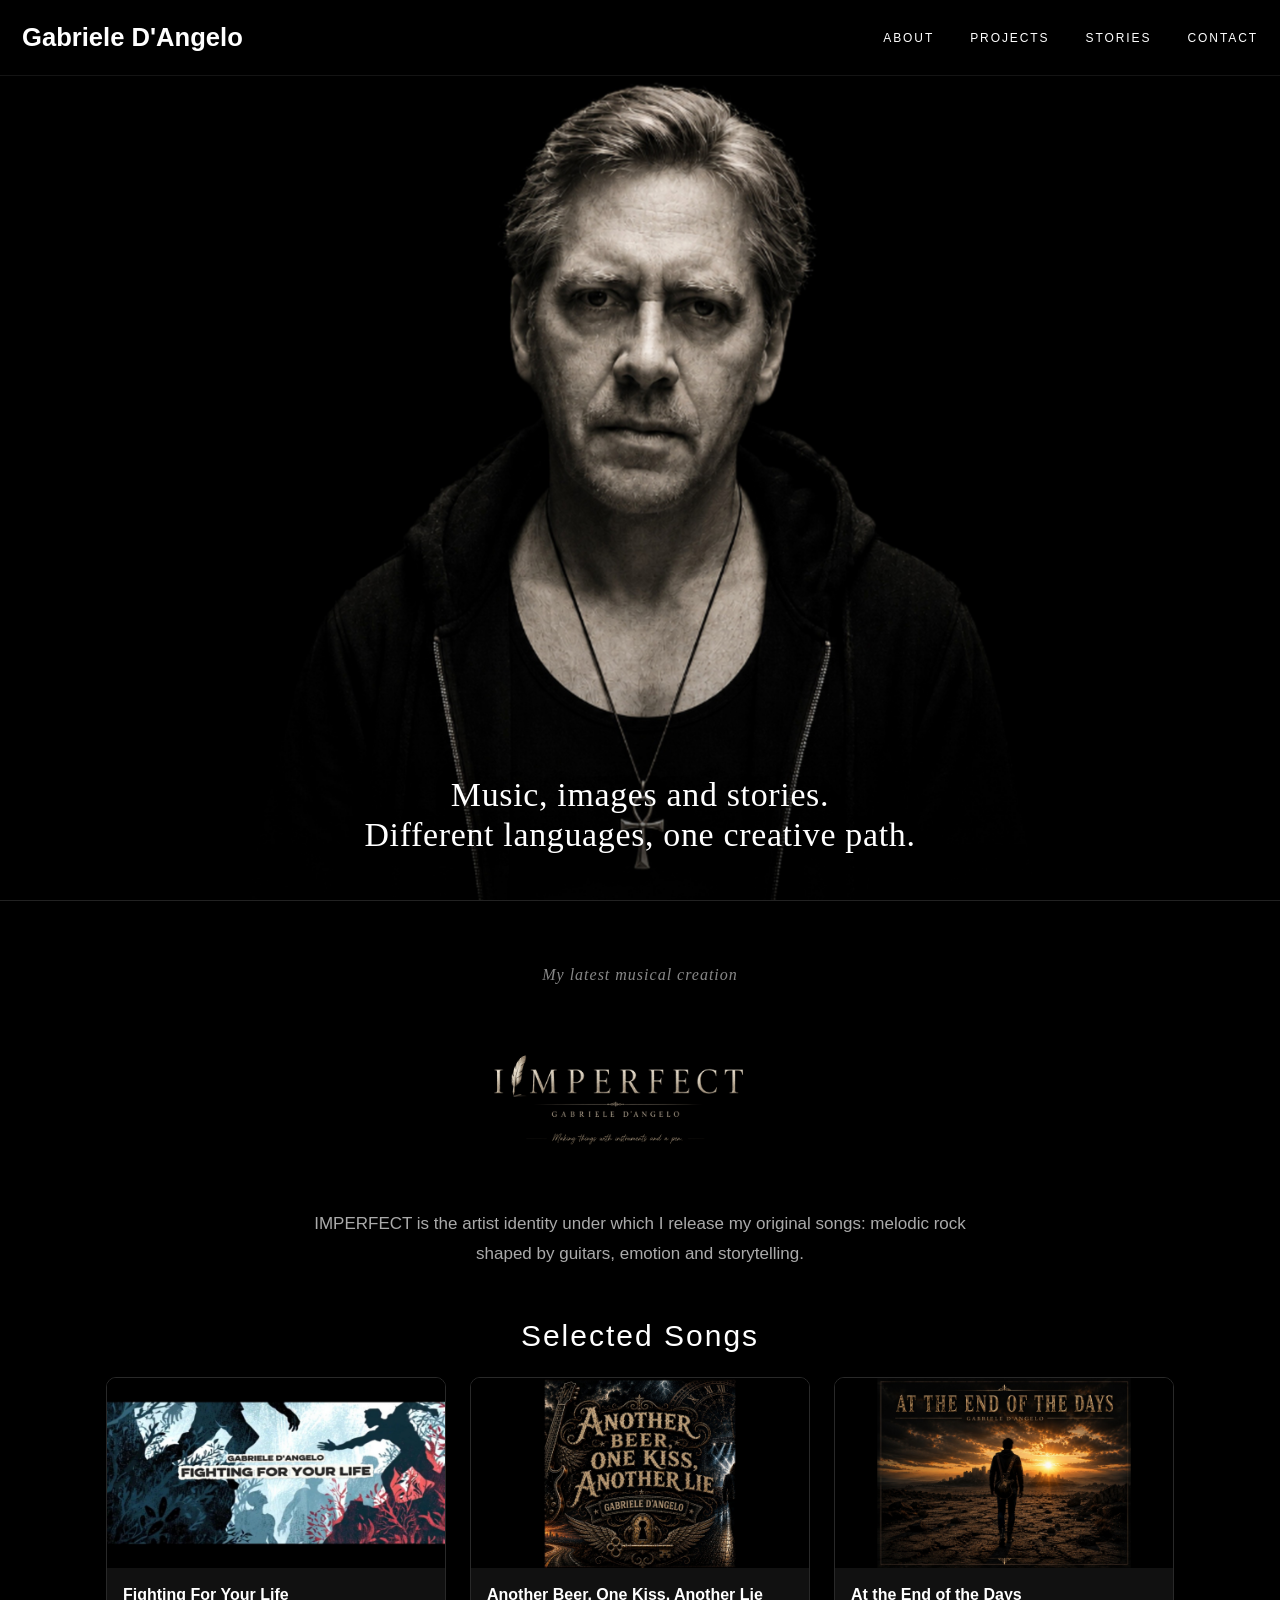
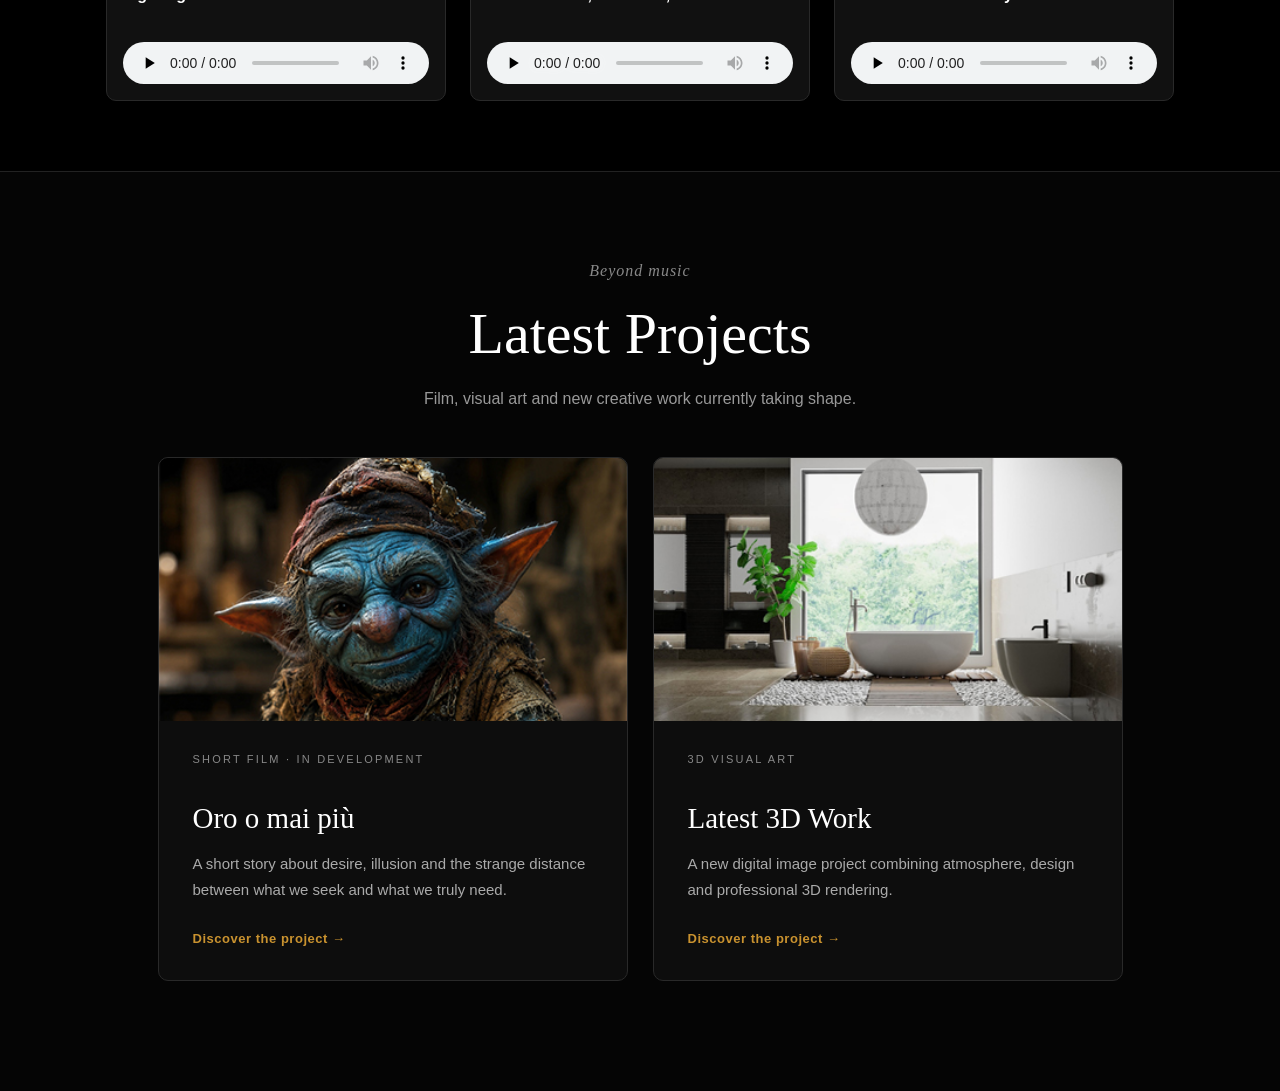
==== index.html @ f1315935 "Save current site and project status" ====
<!doctype html>
<html lang="en">

<head>
  <meta charset="utf-8">

  <meta
    name="viewport"
    content="width=device-width, initial-scale=1"
  >

  <meta
    name="description"
    content="Official website of Gabriele D'Angelo: music, 3D visual art, acting and creative projects."
  >

  <link rel="stylesheet" href="style.css">

  <title>Gabriele D'Angelo</title>
</head>

<body>

  <header class="site-header">

    <a class="brand" href="index.html">
      Gabriele D'Angelo
    </a>

    <nav class="site-nav">
      <a href="about.html">About</a>
      <a href="projects.html">Projects</a>
      <a href="stories.html">Stories</a>
      <a href="contact.html">Contact</a>
    </nav>

  </header>

  <main>

    <section class="hero">

      <div
        class="hero-bg"
        role="img"
        aria-label="Gabriele D'Angelo"
      ></div>

      <div class="hero-copy">

        <h1>
          Music, images and stories.<br>
          Different languages, one creative path.
        </h1>

      </div>

    </section>

    <section
      class="featured-songs music-project"
      aria-label="IMPERFECT music project"
    >

      <div class="music-project-intro">

        <p class="section-eyebrow">
          My latest musical creation
        </p>

        <img
          class="imperfect-logo"
          src="assets/imperfect-logo.png"
          alt="IMPERFECT artist logo"
        >

        <p class="section-intro">
          IMPERFECT is the artist identity under which I release
          my original songs: melodic rock shaped by guitars,
          emotion and storytelling.
        </p>

      </div>

      <h2 class="songs-heading">
        Selected Songs
      </h2>

      <div class="song-grid">

        <article class="song-card">

          <img
            src="assets/songs/fighting-for-your-life.jpg"
            alt="Fighting For Your Life cover"
          >

          <div class="song-info">

            <h3>Fighting For Your Life</h3>

            <audio controls preload="none">

              <source
                src="assets/songs/fighting-for-your-life.mp3"
                type="audio/mpeg"
              >

            </audio>

          </div>

        </article>

        <article class="song-card">

          <img
            src="assets/songs/another-beer-one-kiss-another-lie.jpg"
            alt="Another Beer, One Kiss, Another Lie cover"
          >

          <div class="song-info">

            <h3>
              Another Beer, One Kiss, Another Lie
            </h3>

            <audio controls preload="none">

              <source
                src="assets/songs/another-beer-one-kiss-another-lie.mp3"
                type="audio/mpeg"
              >

            </audio>

          </div>

        </article>

        <article class="song-card">

          <img
            src="assets/songs/at-the-end-of-the-days.jpg"
            alt="At the End of the Days cover"
          >

          <div class="song-info">

            <h3>At the End of the Days</h3>

            <audio controls preload="none">

              <source
                src="assets/songs/at-the-end-of-the-days.mp3"
                type="audio/mpeg"
              >

            </audio>

          </div>

        </article>

      </div>

    </section>

    <section
      class="latest-projects"
      aria-labelledby="latest-projects-title"
    >

      <div class="projects-heading">

        <p class="section-eyebrow">
          Beyond music
        </p>

        <h2 id="latest-projects-title">
          Latest Projects
        </h2>

        <p>
          Film, visual art and new creative work currently
          taking shape.
        </p>

      </div>

      <div class="project-grid">

        <a
          class="project-card"
          href="oro-o-mai-piu.html"
          aria-label="Discover the short film Oro o mai più"
        >

          <img
            class="project-image"
            src="assets/projects/pircante.jpg"
            alt="The pircante, protagonist of Oro o mai più"
          >

          <div class="project-card-content">

            <span class="project-type">
              Short film · In development
            </span>

            <h3>Oro o mai più</h3>

            <p>
              A short story about desire, illusion and the strange
              distance between what we seek and what we truly need.
            </p>

            <span class="project-link">
              Discover the project →
            </span>

          </div>

        </a>

        <a
          class="project-card"
          href="3d-visual-art.html"
          aria-label="Discover the latest 3D visual art project"
        >

          <img
            class="project-image"
            src="assets/projects/3d.jpg"
            alt="Contemporary bathroom created as a 3D rendering"
          >

          <div class="project-card-content">

            <span class="project-type">
              3D Visual Art
            </span>

            <h3>Latest 3D Work</h3>

            <p>
              A new digital image project combining atmosphere,
              design and professional 3D rendering.
            </p>

            <span class="project-link">
              Discover the project →
            </span>

          </div>

        </a>

      </div>

    </section>

  </main>

  <script>
    const audioPlayers = document.querySelectorAll("audio");

    audioPlayers.forEach((player) => {
      player.addEventListener("play", () => {
        audioPlayers.forEach((otherPlayer) => {
          if (otherPlayer !== player) {
            otherPlayer.pause();
          }
        });
      });
    });
  </script>

</body>

</html>
---- style.css ----
:root {
  --bg: #000;
  --text: #f4f4f4;
  --muted: #a7a7a7;
  --gold: #c9922f;
  --line: #232323;
}

* {
  box-sizing: border-box;
}

html,
body {
  min-height: 100%;
  margin: 0;
  background: var(--bg);
  color: var(--text);
  font-family: Arial, Helvetica, sans-serif;
}

body {
  overflow-x: hidden;
}

a {
  color: inherit;
}


/* HEADER */

.site-header {
  position: fixed;
  top: 0;
  right: 0;
  left: 0;
  z-index: 20;
  height: 76px;
  display: flex;
  align-items: center;
  justify-content: space-between;
  padding: 0 22px;
  background: rgba(0, 0, 0, 0.88);
  backdrop-filter: blur(10px);
  border-bottom: 1px solid rgba(255, 255, 255, 0.08);
}

.brand {
  color: #fff;
  font-size: clamp(1.25rem, 2vw, 1.95rem);
  font-weight: 700;
  text-decoration: none;
}

.site-nav {
  display: flex;
  gap: 36px;
}

.site-nav a {
  color: #fff;
  font-size: 0.75rem;
  letter-spacing: 0.16em;
  text-decoration: none;
  text-transform: uppercase;
}

.site-nav a:hover,
.site-nav a:focus-visible {
  color: var(--gold);
}


/* HOME HERO */

.hero {
  position: relative;
  min-height: 100vh;
  overflow: hidden;
  background: #000;
}

.hero-bg {
  position: absolute;
  inset: 76px 0 0;
  background:
    #000
    url("assets/hero-4k.jpg")
    center top / cover
    no-repeat;
  animation: heroZoom 20s ease-out forwards;
}

.hero-copy {
  position: absolute;
  bottom: 46px;
  left: 50%;
  width: min(900px, 88vw);
  text-align: center;
  transform: translateX(-50%);
  animation: fadeUp 0.8s ease-out 0.15s both;
}

.hero-copy h1 {
  margin: 0;
  color: #fff;
  font-family: Georgia, "Times New Roman", serif;
  font-size: clamp(1.55rem, 2.65vw, 3rem);
  font-weight: 400;
  line-height: 1.16;
  letter-spacing: 0.02em;
  text-shadow: 0 3px 16px rgba(0, 0, 0, 0.95);
}

@keyframes fadeUp {
  from {
    opacity: 0;
    transform: translate(-50%, 18px);
  }

  to {
    opacity: 1;
    transform: translate(-50%, 0);
  }
}

@keyframes heroZoom {
  from {
    transform: scale(1);
  }

  to {
    transform: scale(1.02);
  }
}


/* GENERIC INTERNAL PAGES */

.page {
  min-height: 100vh;
  padding: 150px 8vw 80px;
  background: #000;
}

.page-content {
  max-width: 1050px;
  margin: 0 auto;
}

.kicker {
  margin: 0 0 16px;
  color: var(--gold);
  font-size: 0.74rem;
  letter-spacing: 0.24em;
  text-transform: uppercase;
}

.page h1 {
  margin: 0 0 28px;
  font-family: Georgia, "Times New Roman", serif;
  font-size: clamp(3.5rem, 8vw, 7.5rem);
  font-weight: 400;
  line-height: 0.92;
}

.page p {
  max-width: 760px;
  color: var(--muted);
  font-size: 1.08rem;
  line-height: 1.8;
}

.cards {
  display: grid;
  grid-template-columns: repeat(3, 1fr);
  gap: 22px;
  margin-top: 48px;
}

.cards article {
  min-height: 230px;
  padding: 28px;
  background: #090909;
  border: 1px solid var(--line);
}

.cards h2 {
  margin: 0 0 12px;
  font-family: Georgia, "Times New Roman", serif;
  font-size: 2rem;
  font-weight: 400;
}

.email {
  color: var(--gold);
  font-size: clamp(1.4rem, 3vw, 2.3rem);
  text-decoration: none;
}

.email:hover {
  text-decoration: underline;
}


/* IMPERFECT AND FEATURED SONGS */

.featured-songs {
  padding: 65px 24px 70px;
  background: #000;
  border-top: 1px solid #222;
}

.music-project-intro {
  max-width: 760px;
  margin: 0 auto 50px;
  text-align: center;
}

.section-eyebrow {
  margin: 0 0 20px;
  color: #888;
  font-family: Georgia, "Times New Roman", serif;
  font-size: 16px;
  font-style: italic;
  letter-spacing: 1px;
}

.imperfect-logo {
  display: block;
  width: min(620px, 90vw);
  max-height: 180px;
  margin: 0 auto 25px;
  object-fit: contain;
  transform: translateX(-25px);
}

.section-intro {
  max-width: 660px;
  margin: 0 auto;
  color: #aaa;
  font-size: 17px;
  line-height: 1.75;
}

.featured-songs .songs-heading {
  margin: 0 0 24px;
  color: #fff;
  font-size: 30px;
  font-weight: 400;
  letter-spacing: 2px;
  text-align: center;
}

.song-grid {
  display: grid;
  grid-template-columns: repeat(3, minmax(0, 340px));
  justify-content: center;
  gap: 24px;
}

.song-card {
  overflow: hidden;
  background: #111;
  border: 1px solid #292929;
  border-radius: 10px;
}

.song-card img {
  display: block;
  width: 100%;
  aspect-ratio: 16 / 9;
  object-fit: contain;
  background: #000;
}

.song-info {
  padding: 16px;
}

.song-info h3 {
  min-height: 44px;
  margin: 0 0 14px;
  color: #fff;
  font-size: 16px;
  line-height: 1.35;
}

.song-card audio {
  display: block;
  width: 100%;
  height: 42px;
}


/* LATEST PROJECTS */

.latest-projects {
  padding: 90px 6vw 110px;
  background: #050505;
  color: #fff;
  border-top: 1px solid #222;
}

.projects-heading {
  max-width: 760px;
  margin: 0 auto 45px;
  text-align: center;
}

.projects-heading h2 {
  margin: 0 0 18px;
  font-family: Georgia, "Times New Roman", serif;
  font-size: clamp(38px, 5vw, 58px);
  font-weight: 400;
}

.projects-heading > p:last-child {
  margin: 0;
  color: #999;
  font-size: 16px;
  line-height: 1.7;
}

.project-grid {
  display: grid;
  grid-template-columns: repeat(2, minmax(0, 470px));
  justify-content: center;
  align-items: stretch;
  gap: 25px;
}

.project-card {
  display: flex;
  flex-direction: column;
  min-height: 100%;
  overflow: hidden;
  background: #0d0d0d;
  color: inherit;
  border: 1px solid #292929;
  border-radius: 10px;
  text-decoration: none;
  transition:
    transform 0.25s ease,
    border-color 0.25s ease,
    background-color 0.25s ease;
}

.project-card:hover {
  transform: translateY(-5px);
  background: #111;
  border-color: rgba(201, 146, 47, 0.75);
}

.project-card:focus-visible {
  outline: 2px solid var(--gold);
  outline-offset: 4px;
}

.project-image {
  display: block;
  width: 100%;
  aspect-ratio: 16 / 9;
  object-fit: cover;
  object-position: center;
  background: #090909;
  transition: transform 0.35s ease;
}

.project-card:hover .project-image {
  transform: scale(1.025);
}

.project-card-content {
  display: flex;
  flex: 1;
  flex-direction: column;
  padding: 30px 34px 34px;
}

.project-type {
  color: #888;
  font-size: 11px;
  letter-spacing: 2.2px;
  line-height: 1.5;
  text-transform: uppercase;
}

.project-card h3 {
  margin: 34px 0 16px;
  color: #fff;
  font-family: Georgia, "Times New Roman", serif;
  font-size: 29px;
  font-weight: 400;
  line-height: 1.15;
}

.project-card p {
  margin: 0 0 28px;
  color: #aaa;
  font-size: 15px;
  line-height: 1.75;
}

.project-link {
  display: inline-block;
  margin-top: auto;
  color: var(--gold);
  font-size: 13px;
  font-weight: 600;
  letter-spacing: 0.04em;
}

.project-card:hover .project-link {
  color: #e0ad51;
}


/* PROJECT DETAIL PAGE */

.project-detail-page {
  min-height: 100vh;
  padding: 140px 6vw 90px;
  background: #000;
  color: #fff;
}

.project-detail-hero {
  display: grid;
  grid-template-columns:
    minmax(0, 1.08fr)
    minmax(330px, 0.92fr);
  align-items: center;
  gap: 58px;
  max-width: 1180px;
  margin: 0 auto;
}

.project-detail-image-wrap {
  overflow: hidden;
  background: #080808;
  border: 1px solid #292929;
  border-radius: 12px;
}

.project-detail-image {
  display: block;
  width: 100%;
  aspect-ratio: 16 / 9;
  object-fit: cover;
  object-position: center;
}

.project-detail-intro {
  min-width: 0;
}

.project-detail-type {
  margin: 0 0 22px;
  color: var(--gold);
  font-size: 12px;
  letter-spacing: 2.5px;
  line-height: 1.5;
  text-transform: uppercase;
}

.project-detail-intro h1 {
  margin: 0 0 28px;
  color: #fff;
  font-family: Georgia, "Times New Roman", serif;
  font-size: clamp(3.6rem, 6.5vw, 6.6rem);
  font-weight: 400;
  line-height: 0.92;
  text-wrap: balance;
}

.project-detail-lead {
  margin: 0 0 25px;
  color: #fff;
  font-family: Georgia, "Times New Roman", serif;
  font-size: clamp(1.25rem, 2vw, 1.6rem);
  line-height: 1.45;
}

.project-detail-intro > p:last-child {
  margin: 0;
  color: #aaa;
  font-size: 16px;
  line-height: 1.8;
}

.project-detail-content {
  display: grid;
  grid-template-columns: repeat(3, 1fr);
  gap: 1px;
  max-width: 1180px;
  margin: 85px auto 0;
  background: #292929;
  border: 1px solid #292929;
}

.project-detail-section {
  min-height: 360px;
  padding: 36px;
  background: #090909;
}

.project-section-number {
  margin: 0 0 40px;
  color: #777;
  font-size: 12px;
  letter-spacing: 3px;
}

.project-detail-section h2 {
  margin: 0 0 22px;
  color: #fff;
  font-family: Georgia, "Times New Roman", serif;
  font-size: 29px;
  font-weight: 400;
}

.project-detail-section p {
  margin: 0 0 18px;
  color: #aaa;
  font-size: 15px;
  line-height: 1.78;
}

.project-detail-section em {
  color: #ddd;
}

.project-status {
  display: inline-block;
  margin-top: 12px;
  padding: 9px 13px;
  color: var(--gold) !important;
  font-size: 11px !important;
  font-weight: 600;
  letter-spacing: 2px;
  text-transform: uppercase;
  border: 1px solid rgba(201, 146, 47, 0.55);
  border-radius: 999px;
}

.project-back {
  max-width: 1180px;
  margin: 48px auto 0;
}

.project-back a {
  color: #999;
  font-size: 14px;
  text-decoration: none;
  transition: color 0.2s ease;
}

.project-back a:hover,
.project-back a:focus-visible {
  color: var(--gold);
}


/* ABOUT PAGE */

.about-page {
  min-height: 100vh;
  padding: 150px 6vw 90px;
  background: #000;
  color: #fff;
}

.about-hero {
  display: grid;
  grid-template-columns:
    minmax(300px, 390px)
    minmax(0, 690px);
  align-items: center;
  gap: 55px;
  max-width: 1180px;
  margin: 0 auto;
}

.about-photo-wrap {
  overflow: hidden;
  aspect-ratio: 4 / 5;
  background: #090909;
  border: 1px solid #292929;
}

.about-photo {
  display: block;
  width: 100%;
  height: 100%;
  object-fit: cover;
  object-position: center top;
  filter: grayscale(100%);
}

.about-copy {
  min-width: 0;
}

.about-copy .about-title {
  margin: 0 0 24px;
  color: #9a9a9a;
  font-family: Georgia, "Times New Roman", serif;
  font-size: 18px;
  font-weight: 400;
  font-style: italic;
  line-height: 1.2;
  letter-spacing: 1px;
  text-transform: none;
  white-space: normal;
}

.about-lead {
  margin: 0 0 28px;
  color: #fff;
  font-size: 20px;
  line-height: 1.5;
}

.about-copy p {
  max-width: 690px;
  text-wrap: pretty;
}

.about-copy p:not(.about-lead) {
  margin: 0 0 18px;
  color: #b8b8b8;
  font-size: 17px;
  line-height: 1.72;
}

.about-disciplines {
  display: grid;
  grid-template-columns: repeat(3, 1fr);
  gap: 1px;
  max-width: 1120px;
  margin: 90px auto 0;
  background: #292929;
  border: 1px solid #292929;
}

.discipline {
  min-height: 230px;
  padding: 35px;
  background: #090909;
}

.discipline span {
  color: #777;
  font-size: 12px;
  letter-spacing: 3px;
}

.discipline h2 {
  margin: 45px 0 14px;
  font-size: 23px;
  font-weight: 500;
}

.discipline p {
  margin: 0;
  color: #999;
  font-size: 15px;
  line-height: 1.7;
}

.about-signoff {
  max-width: 1120px;
  margin: 55px auto 0;
  color: #888;
  font-family: Georgia, "Times New Roman", serif;
  font-size: 25px;
  font-style: italic;
  text-align: right;
}


/* TABLET */

@media (max-width: 1050px) {
  .song-grid {
    grid-template-columns: repeat(2, minmax(0, 340px));
  }

  .project-detail-hero {
    gap: 38px;
  }

  .project-detail-content {
    grid-template-columns: 1fr;
    gap: 1px;
  }

  .project-detail-section {
    min-height: auto;
  }
}


/* MOBILE */

@media (max-width: 800px) {
  .site-header {
    min-height: 102px;
    height: auto;
    align-items: flex-start;
    flex-direction: column;
    gap: 16px;
    padding: 18px 20px;
  }

  .site-nav {
    width: 100%;
    gap: 16px;
    flex-wrap: wrap;
  }

  .site-nav a {
    font-size: 0.66rem;
  }

  .hero-bg {
    inset: 102px 0 0;
    background-position: center top;
    background-size: contain;
  }

  .hero-copy {
    bottom: 28px;
  }

  .hero-copy h1 {
    font-size: 1.2rem;
  }

  .page {
    padding-top: 160px;
  }

  .cards {
    grid-template-columns: 1fr;
  }

  .music-project-intro {
    margin-bottom: 38px;
  }

  .imperfect-logo {
    width: min(400px, 90vw);
    max-height: 150px;
    transform: translateX(-12px);
  }

  .section-intro {
    font-size: 16px;
  }

  .latest-projects {
    padding: 65px 20px 75px;
  }

  .project-grid {
    grid-template-columns: 1fr;
  }

  .project-card-content {
    padding: 26px;
  }

  .project-card h3 {
    margin-top: 28px;
    font-size: 26px;
  }

  .project-detail-page {
    padding: 140px 20px 65px;
  }

  .project-detail-hero {
    grid-template-columns: 1fr;
    gap: 35px;
  }

  .project-detail-intro h1 {
    font-size: clamp(3.2rem, 15vw, 5rem);
  }

  .project-detail-content {
    margin-top: 55px;
  }

  .project-detail-section {
    padding: 30px;
  }

  .project-section-number {
    margin-bottom: 25px;
  }

  .about-page {
    padding: 125px 20px 60px;
  }

  .about-hero {
    grid-template-columns: 1fr;
    gap: 35px;
  }

  .about-photo-wrap {
    width: 100%;
    max-width: 420px;
    margin: 0 auto;
  }

  .about-copy .about-title {
    margin-bottom: 20px;
    font-size: 17px;
  }

  .about-disciplines {
    grid-template-columns: 1fr;
    margin-top: 60px;
  }

  .discipline {
    min-height: auto;
  }

  .discipline h2 {
    margin-top: 25px;
  }
}


/* SMALL MOBILE */

@media (max-width: 650px) {
  .featured-songs {
    padding: 40px 16px 50px;
  }

  .featured-songs .songs-heading {
    margin-bottom: 18px;
    font-size: 26px;
  }

  .song-grid {
    grid-template-columns: minmax(0, 340px);
    gap: 20px;
  }
}

/* PROJECTS JOURNAL PAGE */

.projects-journal-page {
  min-height: 100vh;
  padding: 145px 6vw 100px;
  background: #000;
  color: #fff;
}

.projects-journal-header {
  max-width: 1180px;
  margin: 0 auto 58px;
}

.projects-journal-kicker {
  margin: 0 0 18px;
  color: var(--gold);
  font-size: 12px;
  letter-spacing: 2.6px;
  text-transform: uppercase;
}

.projects-journal-header h1 {
  margin: 0 0 22px;
  font-family: Georgia, "Times New Roman", serif;
  font-size: clamp(4rem, 8vw, 7.4rem);
  font-weight: 400;
  line-height: 0.92;
}

.projects-journal-intro {
  max-width: 720px;
  margin: 0;
  color: #a7a7a7;
  font-size: 18px;
  line-height: 1.75;
}

.projects-journal-list {
  display: grid;
  gap: 26px;
  max-width: 1180px;
  margin: 0 auto;
}

.journal-entry {
  display: grid;
  grid-template-columns: minmax(300px, 0.9fr) minmax(0, 1.1fr);
  min-height: 330px;
  overflow: hidden;
  background: #0b0b0b;
  color: inherit;
  border: 1px solid #292929;
  border-radius: 12px;
  text-decoration: none;
  transition:
    transform 0.25s ease,
    border-color 0.25s ease,
    background-color 0.25s ease;
}

.journal-entry:hover {
  transform: translateY(-4px);
  background: #101010;
  border-color: rgba(201, 146, 47, 0.7);
}

.journal-entry:focus-visible {
  outline: 2px solid var(--gold);
  outline-offset: 4px;
}

.journal-entry-visual {
  position: relative;
  min-height: 330px;
  overflow: hidden;
  background: #080808;
}

.journal-entry-visual img {
  display: block;
  width: 100%;
  height: 100%;
  min-height: 330px;
  object-fit: cover;
  object-position: center;
  transition: transform 0.4s ease;
}

.journal-entry:hover .journal-entry-visual img {
  transform: scale(1.025);
}

.wooden-key-visual {
  display: flex;
  flex-direction: column;
  align-items: center;
  justify-content: center;
  background:
    radial-gradient(circle at 50% 45%, rgba(201, 146, 47, 0.17), transparent 38%),
    linear-gradient(145deg, #111 0%, #050505 75%);
  border-right: 1px solid #232323;
}

.wooden-key-visual::before,
.wooden-key-visual::after {
  content: "";
  position: absolute;
  left: 12%;
  right: 12%;
  height: 1px;
  background: linear-gradient(90deg, transparent, rgba(201, 146, 47, 0.55), transparent);
}

.wooden-key-visual::before {
  top: 24%;
}

.wooden-key-visual::after {
  bottom: 24%;
}

.wooden-key-visual span,
.wooden-key-visual strong {
  position: relative;
  z-index: 1;
  font-family: Georgia, "Times New Roman", serif;
  line-height: 0.9;
  letter-spacing: 0.14em;
}

.wooden-key-visual span {
  color: #b7b7b7;
  font-size: clamp(2.1rem, 4.5vw, 4.4rem);
  font-weight: 400;
}

.wooden-key-visual strong {
  color: #d7a74d;
  font-size: clamp(3.2rem, 7vw, 7rem);
  font-weight: 400;
}

.imperfect-project-visual {
  display: flex;
  align-items: center;
  justify-content: center;
  padding: 45px;
  background:
    radial-gradient(circle at center, rgba(201, 146, 47, 0.12), transparent 48%),
    #070707;
}

.imperfect-project-visual img {
  width: min(92%, 520px);
  height: auto;
  min-height: 0;
  object-fit: contain;
  transform: translateX(-12px);
}

.journal-entry-content {
  display: flex;
  min-width: 0;
  flex-direction: column;
  padding: 42px 46px;
}

.journal-entry-meta {
  display: flex;
  justify-content: space-between;
  gap: 22px;
  color: #858585;
  font-size: 11px;
  letter-spacing: 2px;
  line-height: 1.5;
  text-transform: uppercase;
}

.journal-entry-content h2 {
  margin: 54px 0 18px;
  color: #fff;
  font-family: Georgia, "Times New Roman", serif;
  font-size: clamp(2.2rem, 4vw, 3.8rem);
  font-weight: 400;
  line-height: 1;
}

.journal-entry-content p {
  max-width: 650px;
  margin: 0 0 32px;
  color: #aaa;
  font-size: 16px;
  line-height: 1.8;
  text-wrap: pretty;
}

.journal-entry-link {
  display: inline-block;
  margin-top: auto;
  color: var(--gold);
  font-size: 13px;
  font-weight: 600;
  letter-spacing: 0.04em;
}

.journal-entry:hover .journal-entry-link {
  color: #e0ad51;
}

.future-projects {
  max-width: 1180px;
  margin: 70px auto 0;
  padding: 48px 0 0;
  border-top: 1px solid #292929;
}

.future-projects-label {
  margin: 0 0 16px;
  color: #888;
  font-family: Georgia, "Times New Roman", serif;
  font-size: 16px;
  font-style: italic;
}

.future-projects h2 {
  margin: 0 0 18px;
  font-family: Georgia, "Times New Roman", serif;
  font-size: clamp(2.4rem, 5vw, 4.4rem);
  font-weight: 400;
}

.future-projects > p:last-child {
  max-width: 720px;
  margin: 0;
  color: #999;
  font-size: 16px;
  line-height: 1.8;
}


/* PROJECTS JOURNAL TABLET */

@media (max-width: 950px) {
  .journal-entry {
    grid-template-columns: 1fr;
  }

  .journal-entry-visual,
  .journal-entry-visual img {
    min-height: 300px;
  }

  .wooden-key-visual {
    border-right: 0;
    border-bottom: 1px solid #232323;
  }

  .journal-entry-content h2 {
    margin-top: 38px;
  }
}


/* PROJECTS JOURNAL MOBILE */

@media (max-width: 800px) {
  .projects-journal-page {
    padding: 135px 20px 70px;
  }

  .projects-journal-header {
    margin-bottom: 42px;
  }

  .projects-journal-intro {
    font-size: 16px;
  }

  .journal-entry {
    min-height: 0;
  }

  .journal-entry-visual,
  .journal-entry-visual img {
    min-height: 230px;
  }

  .imperfect-project-visual {
    padding: 32px 22px;
  }

  .journal-entry-content {
    padding: 30px 26px 32px;
  }

  .journal-entry-meta {
    flex-direction: column;
    gap: 8px;
  }

  .journal-entry-content h2 {
    margin-top: 30px;
    font-size: 2.35rem;
  }

  .future-projects {
    margin-top: 52px;
    padding-top: 36px;
  }
}

/* PROJECTS - COMPACT ROWS */

@media (min-width: 951px) {

  .projects-journal-list {
    gap: 14px;
  }

  .journal-entry {
    min-height: 175px;
  }

  .journal-entry-visual,
  .journal-entry-visual img {
    height: 175px;
    min-height: 175px;
  }

  .journal-entry-content {
    padding: 20px 32px;
  }

  .journal-entry-meta {
    font-size: 10px;
    letter-spacing: 1.6px;
  }

  .journal-entry-content h2 {
    margin: 16px 0 9px;
    font-size: clamp(1.8rem, 2.8vw, 2.8rem);
  }

  .journal-entry-content p {
    margin: 0 0 12px;
    font-size: 14px;
    line-height: 1.5;

    display: -webkit-box;
    -webkit-line-clamp: 2;
    -webkit-box-orient: vertical;
    overflow: hidden;
  }

  .journal-entry-link {
    font-size: 12px;
  }

  .wooden-key-visual span {
    font-size: clamp(1.4rem, 2.7vw, 2.7rem);
  }

  .wooden-key-visual strong {
    font-size: clamp(2.2rem, 4.2vw, 4.3rem);
  }

  .imperfect-project-visual {
    padding: 20px 38px;
  }

}
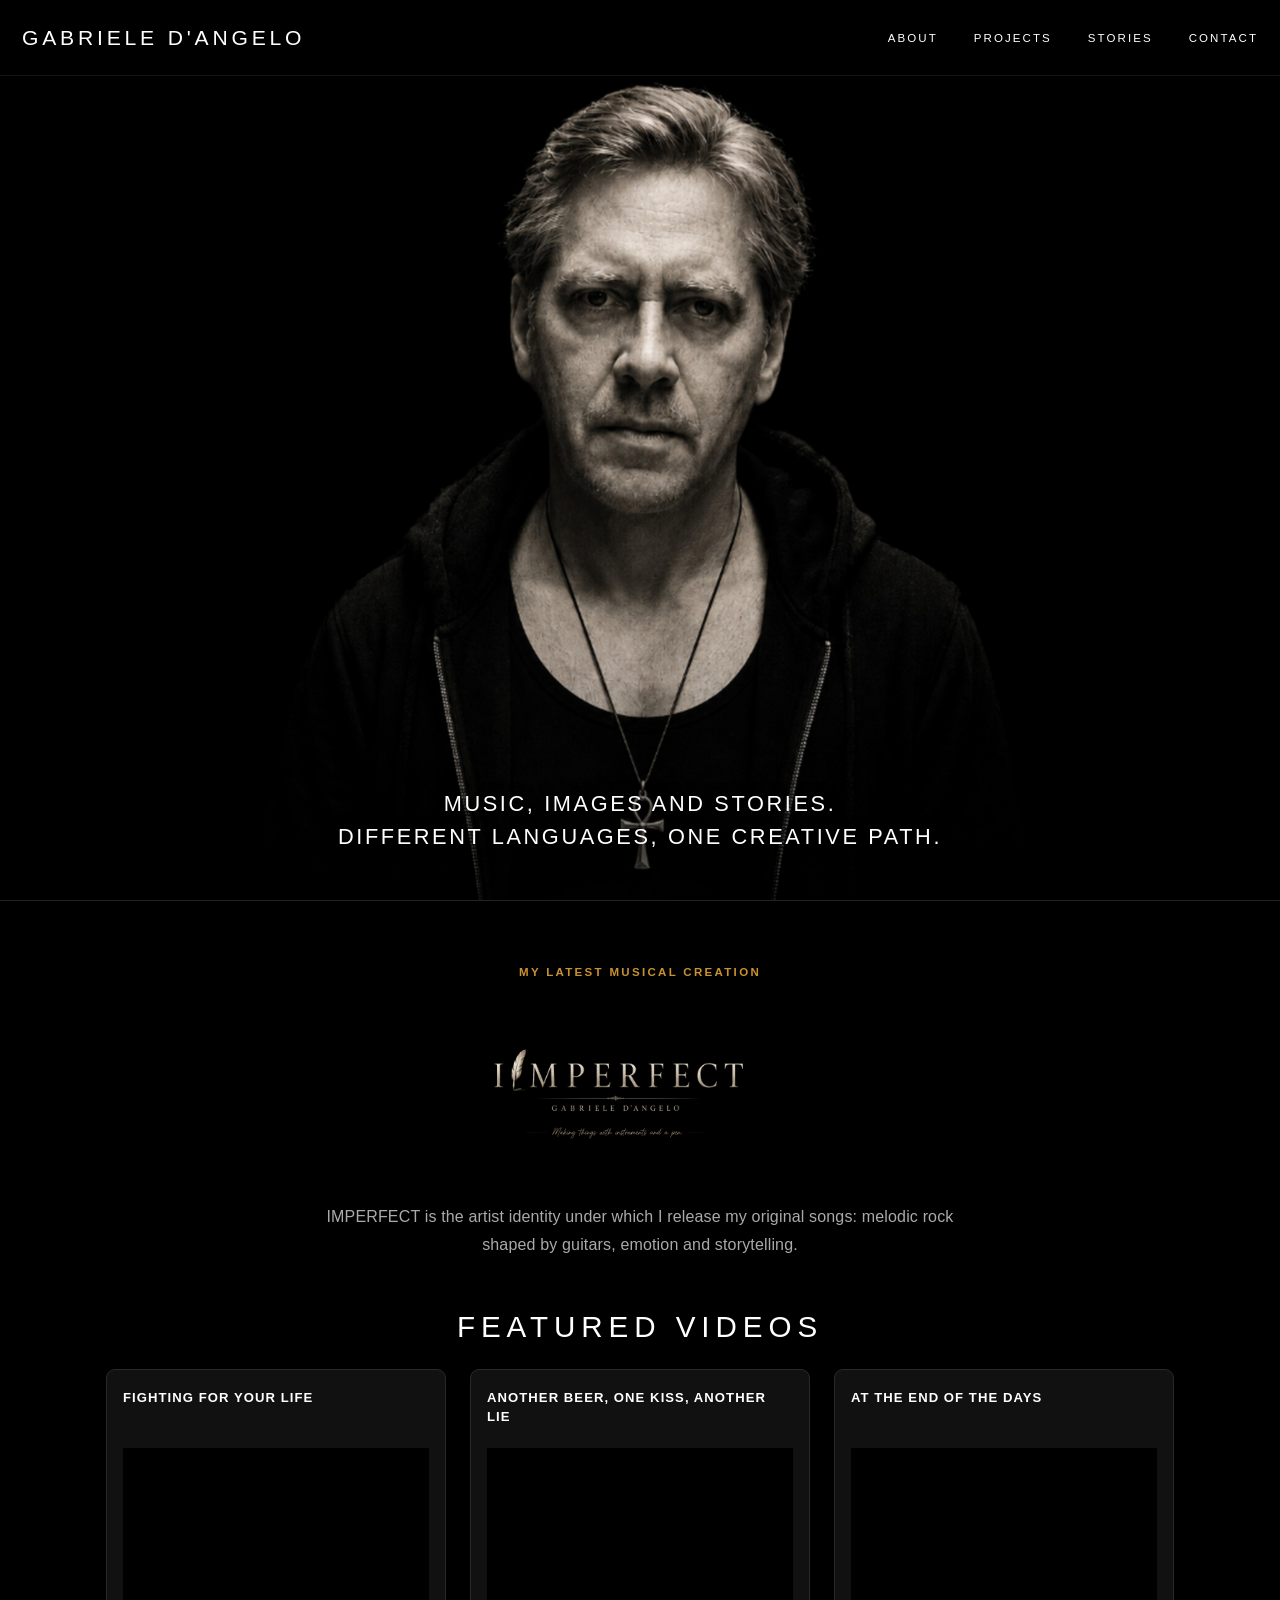
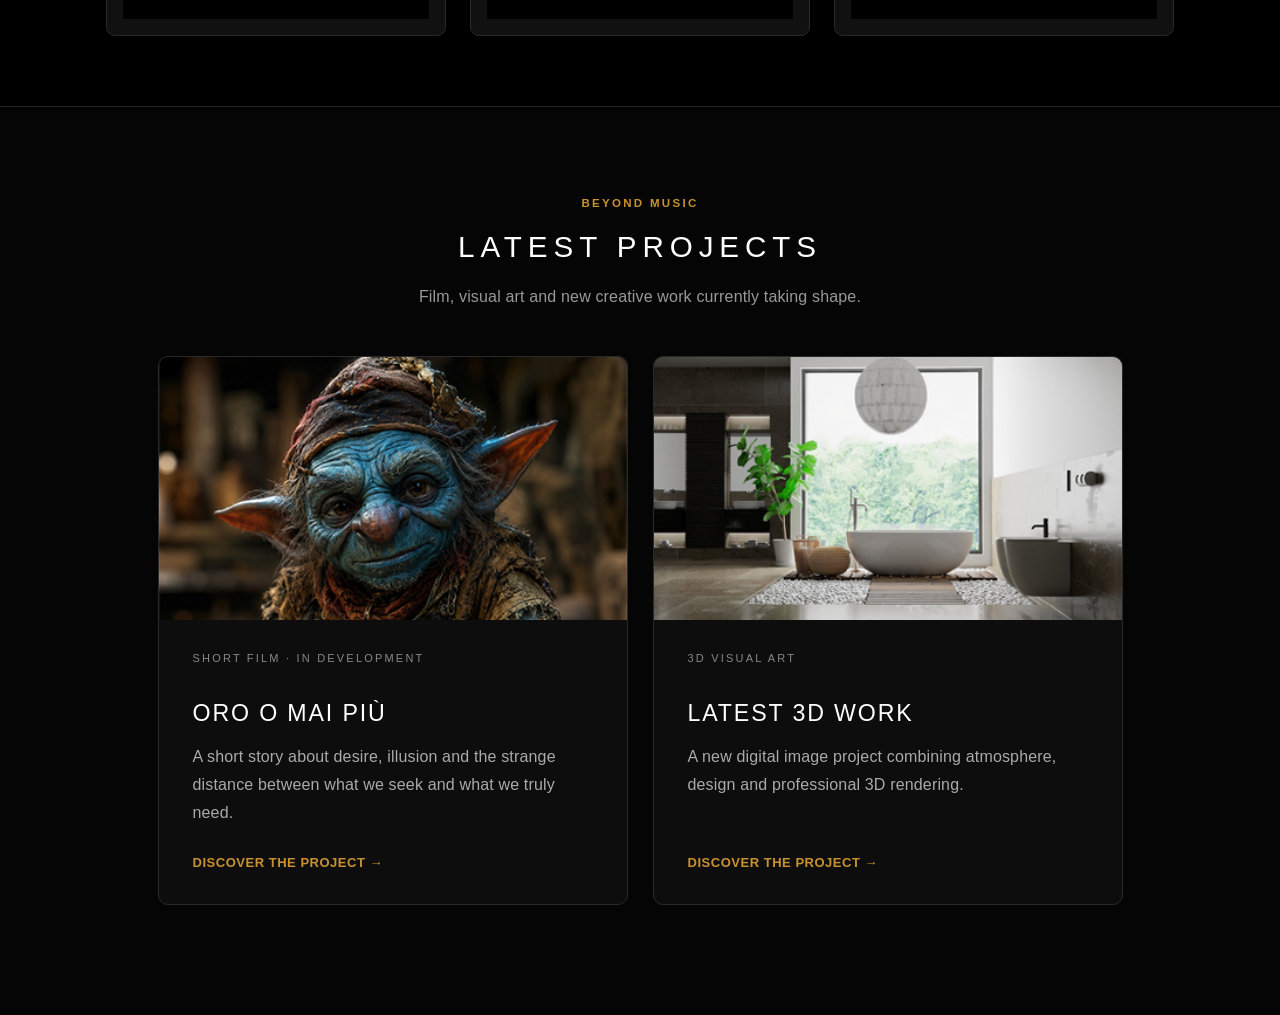
==== commit 3cccdc2c: "modify videos and fonts" ====
--- a/index.html
+++ b/index.html
@@ -83,83 +83,69 @@
       </div>
 
       <h2 class="songs-heading">
-        Selected Songs
+        Featured Videos
       </h2>
 
       <div class="song-grid">
 
         <article class="song-card">
-
-          <img
-            src="assets/songs/fighting-for-your-life.jpg"
-            alt="Fighting For Your Life cover"
-          >
-
           <div class="song-info">
-
             <h3>Fighting For Your Life</h3>
-
-            <audio controls preload="none">
-
-              <source
-                src="assets/songs/fighting-for-your-life.mp3"
-                type="audio/mpeg"
-              >
-
-            </audio>
-
-          </div>
-
+            <div class="video-frame">
+              <iframe
+                class="video-embed"
+                src="https://www.facebook.com/plugins/video.php?height=313&amp;href=https%3A%2F%2Fwww.facebook.com%2Freel%2F1594342318917058%2F&amp;show_text=false&amp;width=560&amp;t=0"
+                width="560"
+                height="313"
+                style="border:none;overflow:hidden"
+                scrolling="no"
+                frameborder="0"
+                allowfullscreen="true"
+                allow="autoplay; clipboard-write; encrypted-media; picture-in-picture; web-share"
+                title="Fighting For Your Life"
+              ></iframe>
+            </div>
+          </div>
         </article>
 
         <article class="song-card">
-
-          <img
-            src="assets/songs/another-beer-one-kiss-another-lie.jpg"
-            alt="Another Beer, One Kiss, Another Lie cover"
-          >
-
           <div class="song-info">
-
-            <h3>
-              Another Beer, One Kiss, Another Lie
-            </h3>
-
-            <audio controls preload="none">
-
-              <source
-                src="assets/songs/another-beer-one-kiss-another-lie.mp3"
-                type="audio/mpeg"
-              >
-
-            </audio>
-
-          </div>
-
+            <h3>Another Beer, One Kiss, Another Lie</h3>
+            <div class="video-frame">
+              <iframe
+                class="video-embed"
+                src="https://www.facebook.com/plugins/video.php?height=314&amp;href=https%3A%2F%2Fwww.facebook.com%2Freel%2F2527873800974663%2F&amp;show_text=false&amp;width=560&amp;t=0"
+                width="560"
+                height="314"
+                style="border:none;overflow:hidden"
+                scrolling="no"
+                frameborder="0"
+                allowfullscreen="true"
+                allow="autoplay; clipboard-write; encrypted-media; picture-in-picture; web-share"
+                title="Another Beer, One Kiss, Another Lie"
+              ></iframe>
+            </div>
+          </div>
         </article>
 
         <article class="song-card">
-
-          <img
-            src="assets/songs/at-the-end-of-the-days.jpg"
-            alt="At the End of the Days cover"
-          >
-
           <div class="song-info">
-
             <h3>At the End of the Days</h3>
-
-            <audio controls preload="none">
-
-              <source
-                src="assets/songs/at-the-end-of-the-days.mp3"
-                type="audio/mpeg"
-              >
-
-            </audio>
-
-          </div>
-
+            <div class="video-frame">
+              <iframe
+                class="video-embed"
+                src="https://www.facebook.com/plugins/video.php?height=314&amp;href=https%3A%2F%2Fwww.facebook.com%2Freel%2F1555674772304159%2F&amp;show_text=false&amp;width=560&amp;t=0"
+                width="560"
+                height="314"
+                style="border:none;overflow:hidden"
+                scrolling="no"
+                frameborder="0"
+                allowfullscreen="true"
+                allow="autoplay; clipboard-write; encrypted-media; picture-in-picture; web-share"
+                title="At the End of the Days"
+              ></iframe>
+            </div>
+          </div>
         </article>
 
       </div>
@@ -261,21 +247,6 @@
     </section>
 
   </main>
-
-  <script>
-    const audioPlayers = document.querySelectorAll("audio");
-
-    audioPlayers.forEach((player) => {
-      player.addEventListener("play", () => {
-        audioPlayers.forEach((otherPlayer) => {
-          if (otherPlayer !== player) {
-            otherPlayer.pause();
-          }
-        });
-      });
-    });
-  </script>
-
 </body>
 
 </html>
--- a/style.css
+++ b/style.css
@@ -4,6 +4,20 @@
   --muted: #a7a7a7;
   --gold: #c9922f;
   --line: #232323;
+
+  --font-sans: Arial, Helvetica, sans-serif;
+  --font-serif: Georgia, "Times New Roman", serif;
+
+  --text-xs: 0.75rem;
+  --text-sm: 0.875rem;
+  --text-base: 1rem;
+  --text-lg: 1.125rem;
+  --text-xl: 1.5rem;
+  --text-2xl: 2rem;
+
+  --leading-tight: 1.15;
+  --leading-normal: 1.5;
+  --leading-relaxed: 1.75;
 }
 
 * {
@@ -16,7 +30,7 @@
   margin: 0;
   background: var(--bg);
   color: var(--text);
-  font-family: Arial, Helvetica, sans-serif;
+  font-family: var(--font-sans);
 }
 
 body {
@@ -105,7 +119,7 @@
 .hero-copy h1 {
   margin: 0;
   color: #fff;
-  font-family: Georgia, "Times New Roman", serif;
+  font-family: var(--font-serif);
   font-size: clamp(1.55rem, 2.65vw, 3rem);
   font-weight: 400;
   line-height: 1.16;
@@ -159,7 +173,7 @@
 
 .page h1 {
   margin: 0 0 28px;
-  font-family: Georgia, "Times New Roman", serif;
+  font-family: var(--font-serif);
   font-size: clamp(3.5rem, 8vw, 7.5rem);
   font-weight: 400;
   line-height: 0.92;
@@ -188,7 +202,7 @@
 
 .cards h2 {
   margin: 0 0 12px;
-  font-family: Georgia, "Times New Roman", serif;
+  font-family: var(--font-serif);
   font-size: 2rem;
   font-weight: 400;
 }
@@ -220,11 +234,13 @@
 
 .section-eyebrow {
   margin: 0 0 20px;
-  color: #888;
-  font-family: Georgia, "Times New Roman", serif;
-  font-size: 16px;
-  font-style: italic;
-  letter-spacing: 1px;
+  color: var(--gold);
+  font-family: var(--font-sans);
+  font-size: var(--text-xs);
+  font-style: normal;
+  font-weight: 600;
+  letter-spacing: 0.18em;
+  text-transform: uppercase;
 }
 
 .imperfect-logo {
@@ -240,16 +256,18 @@
   max-width: 660px;
   margin: 0 auto;
   color: #aaa;
-  font-size: 17px;
-  line-height: 1.75;
+  font-size: var(--text-base);
+  line-height: var(--leading-relaxed);
 }
 
 .featured-songs .songs-heading {
   margin: 0 0 24px;
   color: #fff;
-  font-size: 30px;
-  font-weight: 400;
-  letter-spacing: 2px;
+  font-family: var(--font-serif);
+  font-size: clamp(1.75rem, 3vw, 2.25rem);
+  font-weight: 400;
+  line-height: var(--leading-tight);
+  letter-spacing: 0.02em;
   text-align: center;
 }
 
@@ -283,7 +301,9 @@
   min-height: 44px;
   margin: 0 0 14px;
   color: #fff;
-  font-size: 16px;
+  font-family: var(--font-serif);
+  font-size: var(--text-base);
+  font-weight: 400;
   line-height: 1.35;
 }
 
@@ -311,7 +331,7 @@
 
 .projects-heading h2 {
   margin: 0 0 18px;
-  font-family: Georgia, "Times New Roman", serif;
+  font-family: var(--font-serif);
   font-size: clamp(38px, 5vw, 58px);
   font-weight: 400;
 }
@@ -319,8 +339,8 @@
 .projects-heading > p:last-child {
   margin: 0;
   color: #999;
-  font-size: 16px;
-  line-height: 1.7;
+  font-size: var(--text-base);
+  line-height: var(--leading-relaxed);
 }
 
 .project-grid {
@@ -390,7 +410,7 @@
 .project-card h3 {
   margin: 34px 0 16px;
   color: #fff;
-  font-family: Georgia, "Times New Roman", serif;
+  font-family: var(--font-serif);
   font-size: 29px;
   font-weight: 400;
   line-height: 1.15;
@@ -399,8 +419,8 @@
 .project-card p {
   margin: 0 0 28px;
   color: #aaa;
-  font-size: 15px;
-  line-height: 1.75;
+  font-size: var(--text-base);
+  line-height: var(--leading-relaxed);
 }
 
 .project-link {
@@ -468,7 +488,7 @@
 .project-detail-intro h1 {
   margin: 0 0 28px;
   color: #fff;
-  font-family: Georgia, "Times New Roman", serif;
+  font-family: var(--font-serif);
   font-size: clamp(3.6rem, 6.5vw, 6.6rem);
   font-weight: 400;
   line-height: 0.92;
@@ -478,7 +498,7 @@
 .project-detail-lead {
   margin: 0 0 25px;
   color: #fff;
-  font-family: Georgia, "Times New Roman", serif;
+  font-family: var(--font-serif);
   font-size: clamp(1.25rem, 2vw, 1.6rem);
   line-height: 1.45;
 }
@@ -486,8 +506,8 @@
 .project-detail-intro > p:last-child {
   margin: 0;
   color: #aaa;
-  font-size: 16px;
-  line-height: 1.8;
+  font-size: var(--text-base);
+  line-height: var(--leading-relaxed);
 }
 
 .project-detail-content {
@@ -516,7 +536,7 @@
 .project-detail-section h2 {
   margin: 0 0 22px;
   color: #fff;
-  font-family: Georgia, "Times New Roman", serif;
+  font-family: var(--font-serif);
   font-size: 29px;
   font-weight: 400;
 }
@@ -524,8 +544,8 @@
 .project-detail-section p {
   margin: 0 0 18px;
   color: #aaa;
-  font-size: 15px;
-  line-height: 1.78;
+  font-size: var(--text-base);
+  line-height: var(--leading-relaxed);
 }
 
 .project-detail-section em {
@@ -606,7 +626,7 @@
 .about-copy .about-title {
   margin: 0 0 24px;
   color: #9a9a9a;
-  font-family: Georgia, "Times New Roman", serif;
+  font-family: var(--font-serif);
   font-size: 18px;
   font-weight: 400;
   font-style: italic;
@@ -619,8 +639,8 @@
 .about-lead {
   margin: 0 0 28px;
   color: #fff;
-  font-size: 20px;
-  line-height: 1.5;
+  font-size: var(--text-lg);
+  line-height: var(--leading-normal);
 }
 
 .about-copy p {
@@ -631,8 +651,8 @@
 .about-copy p:not(.about-lead) {
   margin: 0 0 18px;
   color: #b8b8b8;
-  font-size: 17px;
-  line-height: 1.72;
+  font-size: var(--text-base);
+  line-height: var(--leading-relaxed);
 }
 
 .about-disciplines {
@@ -659,22 +679,23 @@
 
 .discipline h2 {
   margin: 45px 0 14px;
-  font-size: 23px;
-  font-weight: 500;
+  font-family: var(--font-serif);
+  font-size: var(--text-xl);
+  font-weight: 400;
 }
 
 .discipline p {
   margin: 0;
   color: #999;
-  font-size: 15px;
-  line-height: 1.7;
+  font-size: var(--text-base);
+  line-height: var(--leading-relaxed);
 }
 
 .about-signoff {
   max-width: 1120px;
   margin: 55px auto 0;
   color: #888;
-  font-family: Georgia, "Times New Roman", serif;
+  font-family: var(--font-serif);
   font-size: 25px;
   font-style: italic;
   text-align: right;
@@ -758,7 +779,7 @@
   }
 
   .section-intro {
-    font-size: 16px;
+    font-size: var(--text-base);
   }
 
   .latest-projects {
@@ -880,7 +901,7 @@
 
 .projects-journal-header h1 {
   margin: 0 0 22px;
-  font-family: Georgia, "Times New Roman", serif;
+  font-family: var(--font-serif);
   font-size: clamp(4rem, 8vw, 7.4rem);
   font-weight: 400;
   line-height: 0.92;
@@ -890,8 +911,8 @@
   max-width: 720px;
   margin: 0;
   color: #a7a7a7;
-  font-size: 18px;
-  line-height: 1.75;
+  font-size: var(--text-lg);
+  line-height: var(--leading-relaxed);
 }
 
 .projects-journal-list {
@@ -982,7 +1003,7 @@
 .wooden-key-visual strong {
   position: relative;
   z-index: 1;
-  font-family: Georgia, "Times New Roman", serif;
+  font-family: var(--font-serif);
   line-height: 0.9;
   letter-spacing: 0.14em;
 }
@@ -1038,7 +1059,7 @@
 .journal-entry-content h2 {
   margin: 54px 0 18px;
   color: #fff;
-  font-family: Georgia, "Times New Roman", serif;
+  font-family: var(--font-serif);
   font-size: clamp(2.2rem, 4vw, 3.8rem);
   font-weight: 400;
   line-height: 1;
@@ -1048,8 +1069,8 @@
   max-width: 650px;
   margin: 0 0 32px;
   color: #aaa;
-  font-size: 16px;
-  line-height: 1.8;
+  font-size: var(--text-base);
+  line-height: var(--leading-relaxed);
   text-wrap: pretty;
 }
 
@@ -1076,14 +1097,14 @@
 .future-projects-label {
   margin: 0 0 16px;
   color: #888;
-  font-family: Georgia, "Times New Roman", serif;
+  font-family: var(--font-serif);
   font-size: 16px;
   font-style: italic;
 }
 
 .future-projects h2 {
   margin: 0 0 18px;
-  font-family: Georgia, "Times New Roman", serif;
+  font-family: var(--font-serif);
   font-size: clamp(2.4rem, 5vw, 4.4rem);
   font-weight: 400;
 }
@@ -1092,8 +1113,8 @@
   max-width: 720px;
   margin: 0;
   color: #999;
-  font-size: 16px;
-  line-height: 1.8;
+  font-size: var(--text-base);
+  line-height: var(--leading-relaxed);
 }
 
 
@@ -1132,7 +1153,7 @@
   }
 
   .projects-journal-intro {
-    font-size: 16px;
+    font-size: var(--text-base);
   }
 
   .journal-entry {
@@ -1227,4 +1248,233 @@
     padding: 20px 38px;
   }
 
-}+}
+
+/* =========================================================
+   FINAL TYPOGRAPHY SYSTEM
+   Clean uppercase editorial style.
+   The IMPERFECT logo image remains completely unchanged.
+   ========================================================= */
+
+:root {
+  --font-sans: Arial, Helvetica, sans-serif;
+  --tracking-wide: 0.18em;
+  --tracking-medium: 0.1em;
+}
+
+body,
+button,
+input,
+textarea,
+select {
+  font-family: var(--font-sans);
+}
+
+.brand,
+.site-nav a,
+.kicker,
+.section-eyebrow,
+.songs-heading,
+.song-info h3,
+.projects-heading h2,
+.project-type,
+.project-card h3,
+.project-link,
+.project-detail-type,
+.project-detail-intro h1,
+.project-detail-section h2,
+.project-status,
+.about-copy .about-title,
+.discipline h2,
+.projects-journal-kicker,
+.projects-journal-header h1,
+.journal-entry-meta,
+.journal-entry-content h2,
+.journal-entry-link,
+.future-projects-label,
+.future-projects h2,
+.page h1,
+.cards h2 {
+  font-family: var(--font-sans);
+  font-style: normal;
+  text-transform: uppercase;
+}
+
+.brand {
+  font-size: clamp(1.05rem, 1.65vw, 1.45rem);
+  font-weight: 500;
+  line-height: 1;
+  letter-spacing: var(--tracking-wide);
+  text-transform: uppercase;
+}
+
+.site-nav a {
+  font-size: 0.72rem;
+  font-weight: 500;
+  letter-spacing: var(--tracking-wide);
+}
+
+.hero-copy h1 {
+  font-family: var(--font-sans);
+  font-size: clamp(1rem, 1.7vw, 1.5rem);
+  font-weight: 400;
+  line-height: 1.55;
+  letter-spacing: 0.12em;
+  text-transform: uppercase;
+}
+
+.section-eyebrow,
+.kicker,
+.projects-journal-kicker,
+.project-detail-type {
+  font-size: 0.72rem;
+  font-weight: 600;
+  letter-spacing: 0.2em;
+}
+
+.section-intro,
+.projects-heading > p:last-child,
+.project-card p,
+.project-detail-intro > p:last-child,
+.project-detail-section p,
+.about-lead,
+.about-copy p:not(.about-lead),
+.discipline p,
+.projects-journal-intro,
+.journal-entry-content p,
+.future-projects > p:last-child,
+.page p {
+  font-family: var(--font-sans);
+  font-style: normal;
+  text-transform: none;
+  letter-spacing: 0.01em;
+}
+
+.featured-songs .songs-heading,
+.projects-heading h2 {
+  font-size: clamp(1.35rem, 2.4vw, 1.85rem);
+  font-weight: 500;
+  line-height: 1.2;
+  letter-spacing: 0.2em;
+}
+
+.song-info h3 {
+  min-height: 42px;
+  margin: 0 0 18px;
+  font-size: 0.82rem;
+  font-weight: 600;
+  line-height: 1.45;
+  letter-spacing: 0.08em;
+}
+
+.song-card {
+  border-radius: 9px;
+}
+
+.song-info {
+  padding: 18px 16px 16px;
+}
+
+.video-frame {
+  width: 100%;
+  aspect-ratio: 560 / 314;
+  overflow: hidden;
+  background: #000;
+}
+
+.video-embed {
+  display: block;
+  width: 100%;
+  height: 100%;
+  border: 0;
+  overflow: hidden;
+}
+
+.project-card h3,
+.project-detail-section h2,
+.discipline h2 {
+  font-weight: 500;
+  letter-spacing: 0.08em;
+}
+
+.project-card h3 {
+  font-size: 1.45rem;
+}
+
+.project-detail-intro h1,
+.page h1,
+.projects-journal-header h1 {
+  font-weight: 500;
+  letter-spacing: 0.06em;
+}
+
+.project-detail-lead,
+.about-signoff,
+.future-projects-label {
+  font-family: var(--font-sans);
+  font-style: normal;
+}
+
+.about-copy .about-title,
+.future-projects-label {
+  color: var(--gold);
+  font-size: 0.75rem;
+  font-weight: 600;
+  letter-spacing: 0.18em;
+}
+
+.about-signoff {
+  font-size: 1rem;
+  font-weight: 500;
+  letter-spacing: 0.15em;
+  text-transform: uppercase;
+}
+
+.journal-entry-content h2,
+.future-projects h2 {
+  font-weight: 500;
+  letter-spacing: 0.07em;
+}
+
+@media (max-width: 800px) {
+  .brand {
+    font-size: 1rem;
+    letter-spacing: 0.13em;
+  }
+
+  .hero-copy h1 {
+    font-size: 0.82rem;
+    line-height: 1.5;
+    letter-spacing: 0.08em;
+  }
+
+  .featured-songs .songs-heading,
+  .projects-heading h2 {
+    font-size: 1.25rem;
+    letter-spacing: 0.15em;
+  }
+}
+
+/* FINAL HOMEPAGE CORRECTIONS */
+
+.featured-songs .songs-heading {
+  font-family: Arial, Helvetica, sans-serif !important;
+  font-style: normal;
+  font-weight: 500;
+  text-transform: uppercase;
+  letter-spacing: 0.2em;
+}
+
+.video-frame {
+  width: 100%;
+  aspect-ratio: 560 / 314;
+  overflow: hidden;
+  background: #000;
+}
+
+.video-embed {
+  display: block;
+  width: 100% !important;
+  height: 100% !important;
+  border: 0 !important;
+}
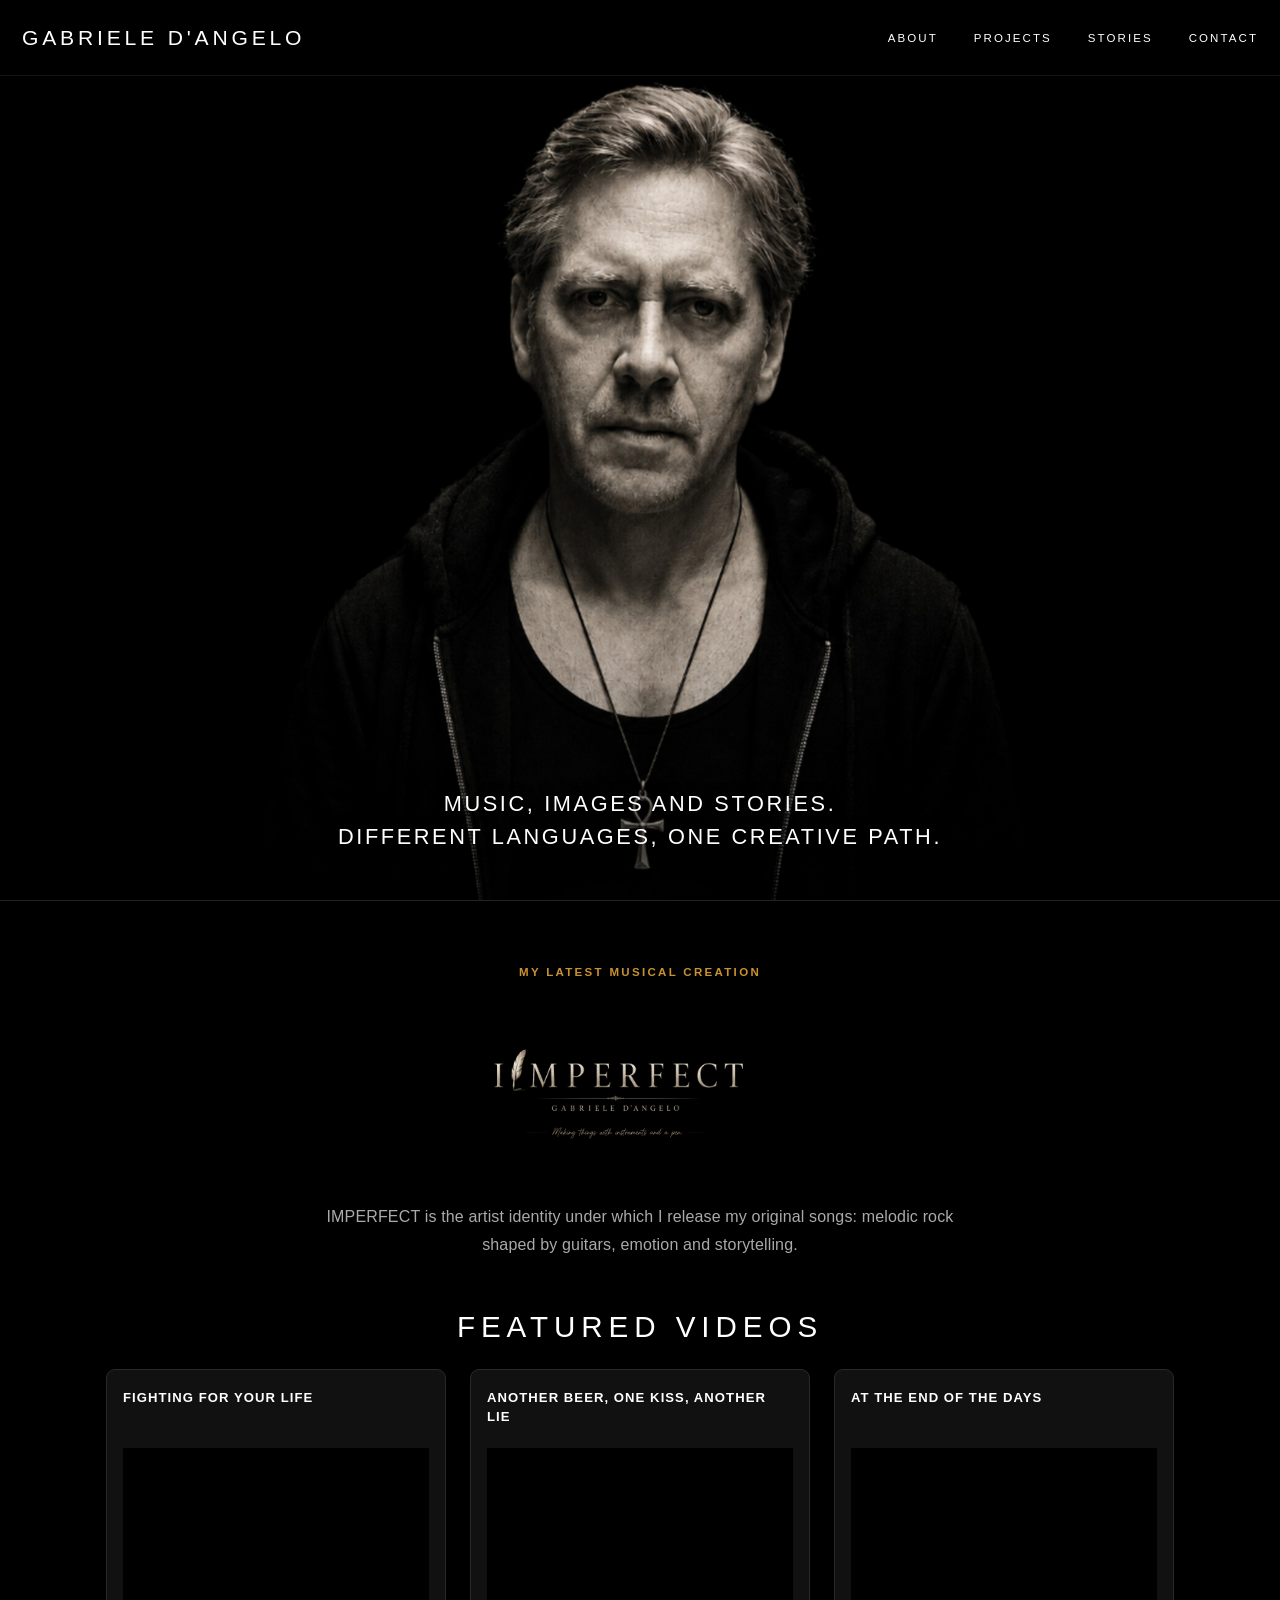
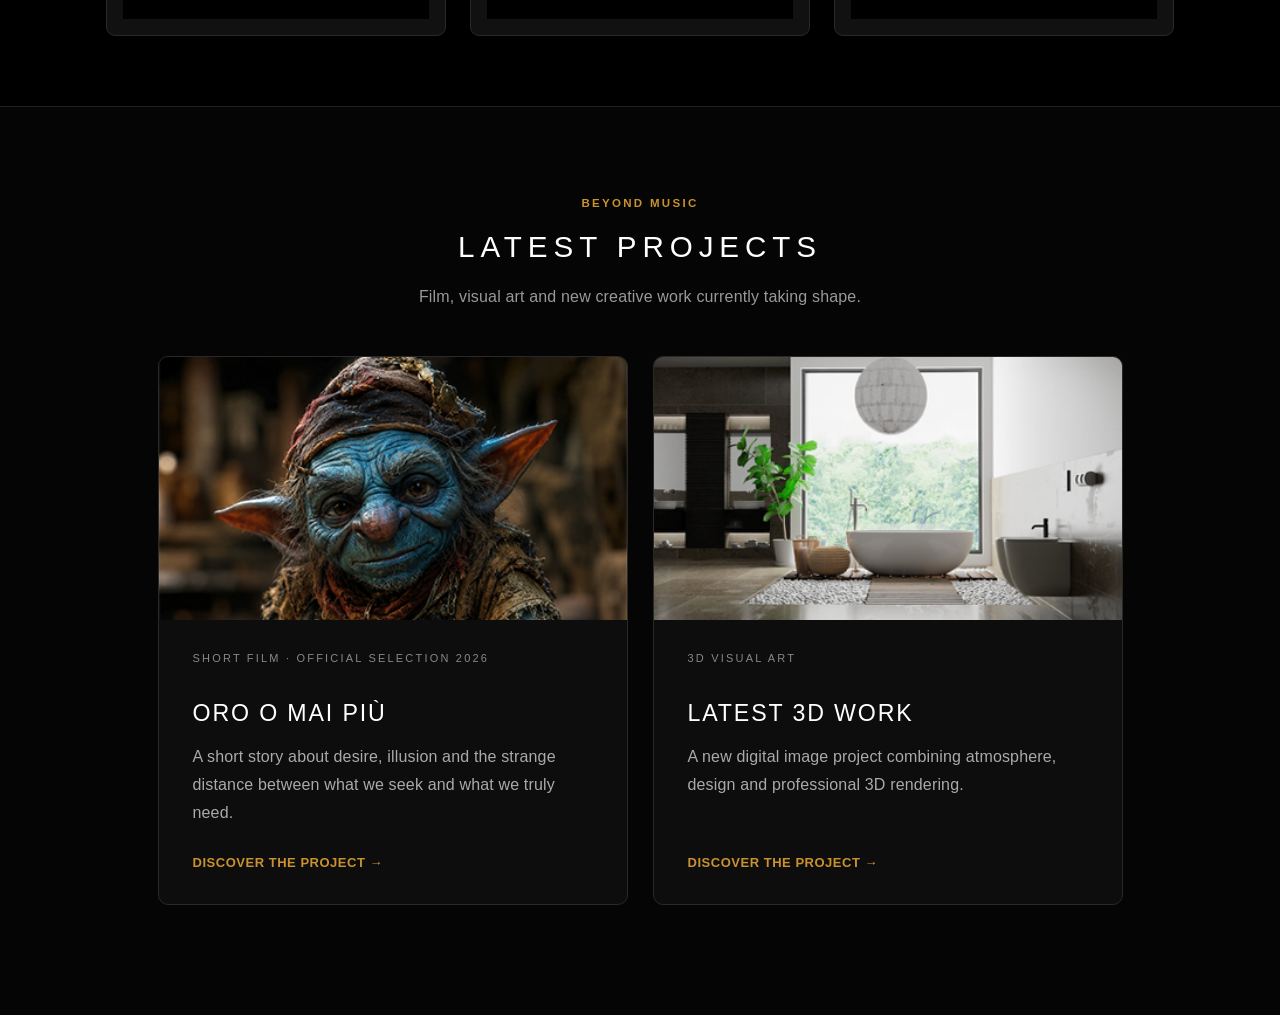
==== commit 0213f86a: "Update project status to 'Official Selection 2026'" ====
--- a/index.html
+++ b/index.html
@@ -191,7 +191,7 @@
           <div class="project-card-content">
 
             <span class="project-type">
-              Short film · In development
+             Short film · Official Selection 2026
             </span>
 
             <h3>Oro o mai più</h3>
@@ -249,4 +249,4 @@
   </main>
 </body>
 
-</html>+</html>
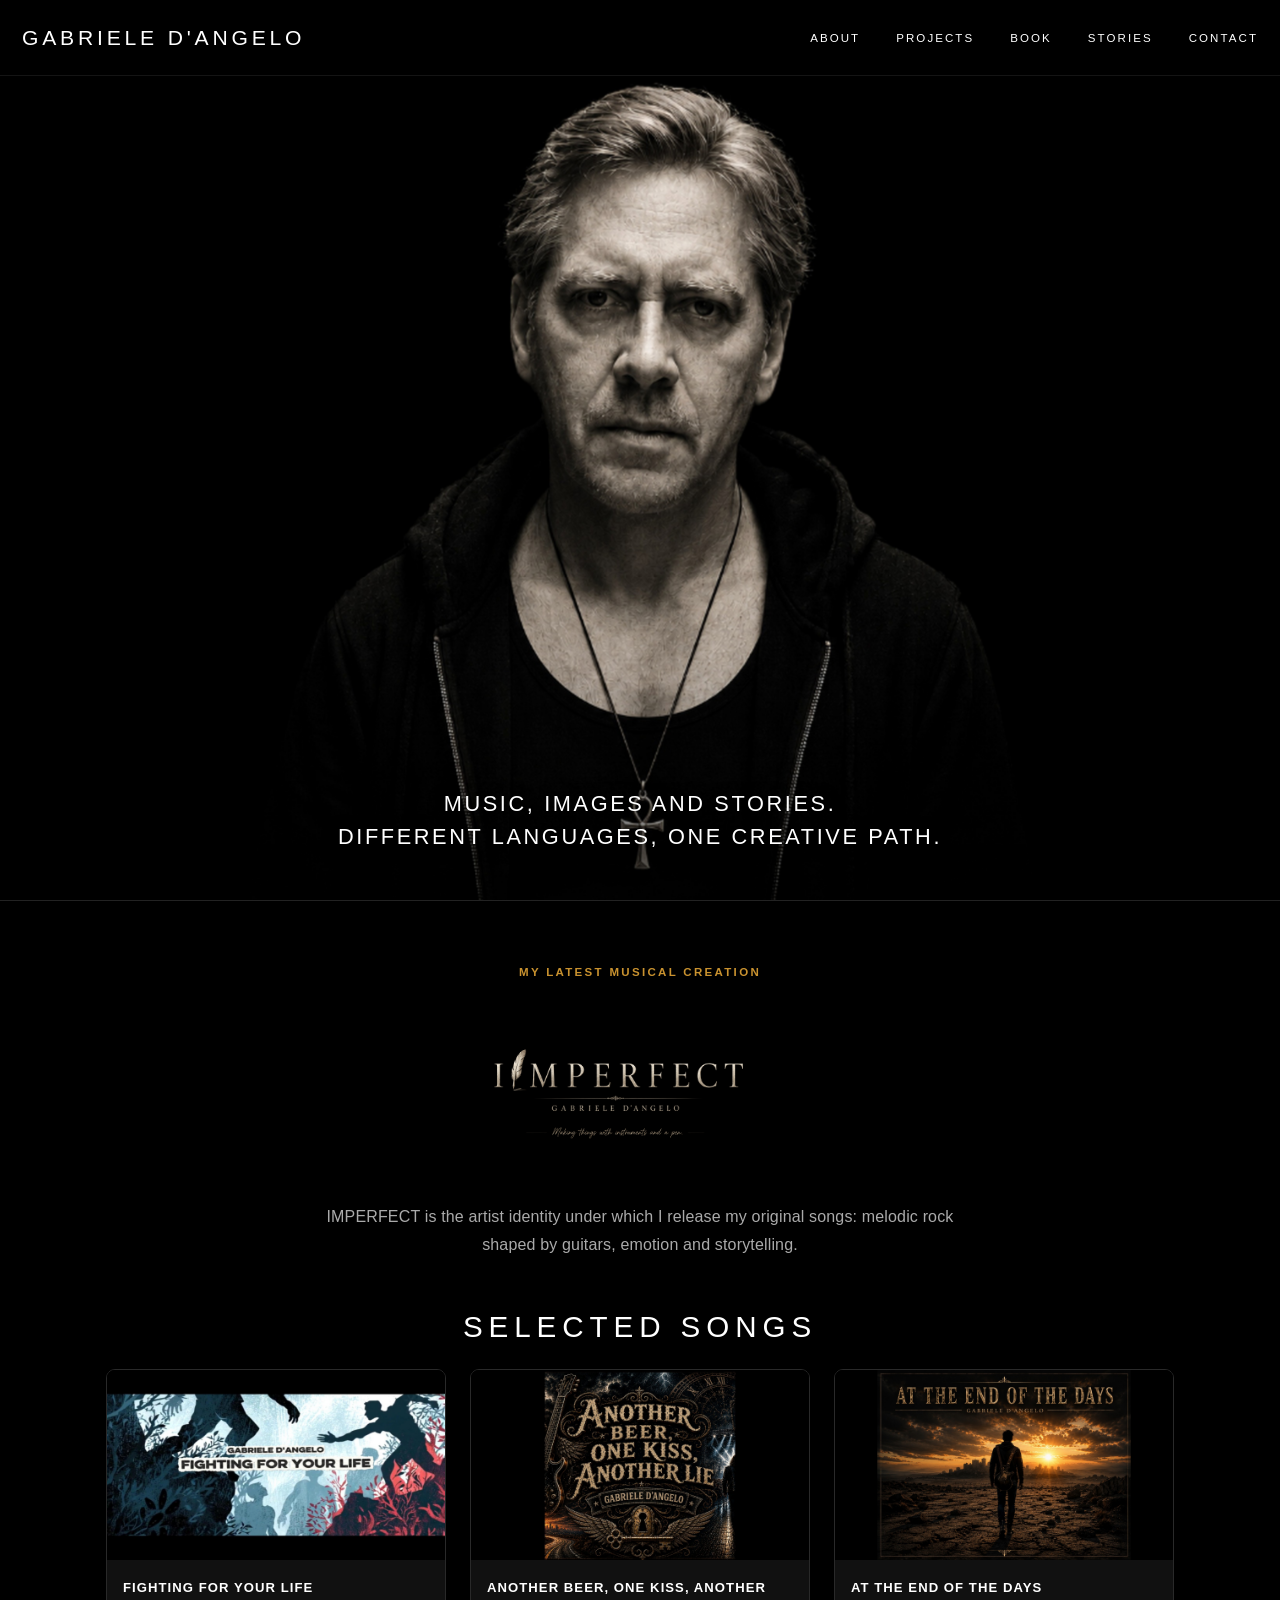
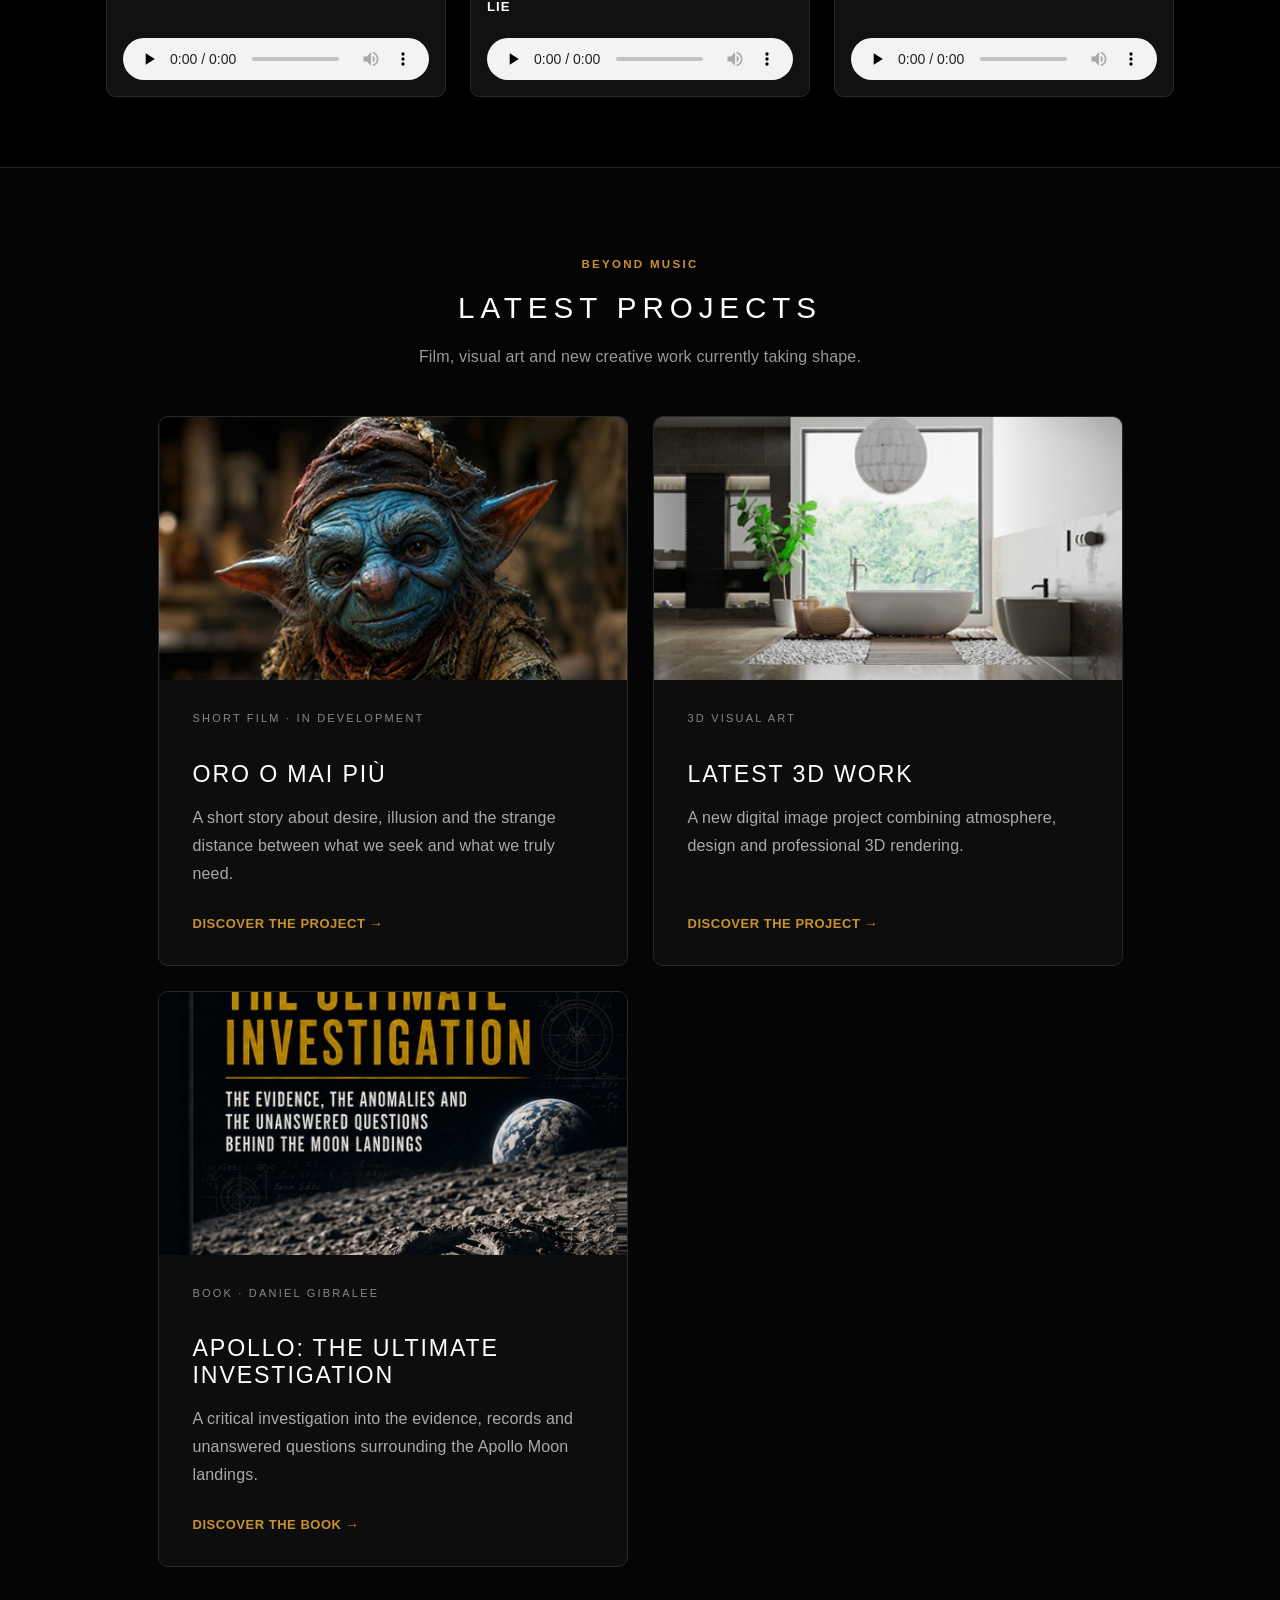
==== commit 94bc364b: "Add files via upload" ====
--- a/index.html
+++ b/index.html
@@ -30,6 +30,7 @@
     <nav class="site-nav">
       <a href="about.html">About</a>
       <a href="projects.html">Projects</a>
+      <a href="apollo.html">Book</a>
       <a href="stories.html">Stories</a>
       <a href="contact.html">Contact</a>
     </nav>
@@ -83,69 +84,83 @@
       </div>
 
       <h2 class="songs-heading">
-        Featured Videos
+        Selected Songs
       </h2>
 
       <div class="song-grid">
 
         <article class="song-card">
+
+          <img
+            src="assets/songs/fighting-for-your-life.jpg"
+            alt="Fighting For Your Life cover"
+          >
+
           <div class="song-info">
+
             <h3>Fighting For Your Life</h3>
-            <div class="video-frame">
-              <iframe
-                class="video-embed"
-                src="https://www.facebook.com/plugins/video.php?height=313&amp;href=https%3A%2F%2Fwww.facebook.com%2Freel%2F1594342318917058%2F&amp;show_text=false&amp;width=560&amp;t=0"
-                width="560"
-                height="313"
-                style="border:none;overflow:hidden"
-                scrolling="no"
-                frameborder="0"
-                allowfullscreen="true"
-                allow="autoplay; clipboard-write; encrypted-media; picture-in-picture; web-share"
-                title="Fighting For Your Life"
-              ></iframe>
-            </div>
-          </div>
+
+            <audio controls preload="none">
+
+              <source
+                src="assets/songs/fighting-for-your-life.mp3"
+                type="audio/mpeg"
+              >
+
+            </audio>
+
+          </div>
+
         </article>
 
         <article class="song-card">
+
+          <img
+            src="assets/songs/another-beer-one-kiss-another-lie.jpg"
+            alt="Another Beer, One Kiss, Another Lie cover"
+          >
+
           <div class="song-info">
-            <h3>Another Beer, One Kiss, Another Lie</h3>
-            <div class="video-frame">
-              <iframe
-                class="video-embed"
-                src="https://www.facebook.com/plugins/video.php?height=314&amp;href=https%3A%2F%2Fwww.facebook.com%2Freel%2F2527873800974663%2F&amp;show_text=false&amp;width=560&amp;t=0"
-                width="560"
-                height="314"
-                style="border:none;overflow:hidden"
-                scrolling="no"
-                frameborder="0"
-                allowfullscreen="true"
-                allow="autoplay; clipboard-write; encrypted-media; picture-in-picture; web-share"
-                title="Another Beer, One Kiss, Another Lie"
-              ></iframe>
-            </div>
-          </div>
+
+            <h3>
+              Another Beer, One Kiss, Another Lie
+            </h3>
+
+            <audio controls preload="none">
+
+              <source
+                src="assets/songs/another-beer-one-kiss-another-lie.mp3"
+                type="audio/mpeg"
+              >
+
+            </audio>
+
+          </div>
+
         </article>
 
         <article class="song-card">
+
+          <img
+            src="assets/songs/at-the-end-of-the-days.jpg"
+            alt="At the End of the Days cover"
+          >
+
           <div class="song-info">
+
             <h3>At the End of the Days</h3>
-            <div class="video-frame">
-              <iframe
-                class="video-embed"
-                src="https://www.facebook.com/plugins/video.php?height=314&amp;href=https%3A%2F%2Fwww.facebook.com%2Freel%2F1555674772304159%2F&amp;show_text=false&amp;width=560&amp;t=0"
-                width="560"
-                height="314"
-                style="border:none;overflow:hidden"
-                scrolling="no"
-                frameborder="0"
-                allowfullscreen="true"
-                allow="autoplay; clipboard-write; encrypted-media; picture-in-picture; web-share"
-                title="At the End of the Days"
-              ></iframe>
-            </div>
-          </div>
+
+            <audio controls preload="none">
+
+              <source
+                src="assets/songs/at-the-end-of-the-days.mp3"
+                type="audio/mpeg"
+              >
+
+            </audio>
+
+          </div>
+
         </article>
 
       </div>
@@ -191,7 +206,7 @@
           <div class="project-card-content">
 
             <span class="project-type">
-             Short film · Official Selection 2026
+              Short film · In development
             </span>
 
             <h3>Oro o mai più</h3>
@@ -242,11 +257,48 @@
 
         </a>
 
+
+        <a
+          class="project-card"
+          href="apollo.html"
+          aria-label="Discover APOLLO: THE ULTIMATE INVESTIGATION"
+        >
+          <img
+            class="project-image apollo-project-image"
+            src="assets/apollo-cover.jpg"
+            alt="APOLLO: THE ULTIMATE INVESTIGATION book cover"
+          >
+          <div class="project-card-content">
+            <span class="project-type">Book · Daniel Gibralee</span>
+            <h3>APOLLO: THE ULTIMATE INVESTIGATION</h3>
+            <p>
+              A critical investigation into the evidence, records and
+              unanswered questions surrounding the Apollo Moon landings.
+            </p>
+            <span class="project-link">Discover the book →</span>
+          </div>
+        </a>
+
       </div>
 
     </section>
 
   </main>
+
+  <script>
+    const audioPlayers = document.querySelectorAll("audio");
+
+    audioPlayers.forEach((player) => {
+      player.addEventListener("play", () => {
+        audioPlayers.forEach((otherPlayer) => {
+          if (otherPlayer !== player) {
+            otherPlayer.pause();
+          }
+        });
+      });
+    });
+  </script>
+
 </body>
 
-</html>
+</html>
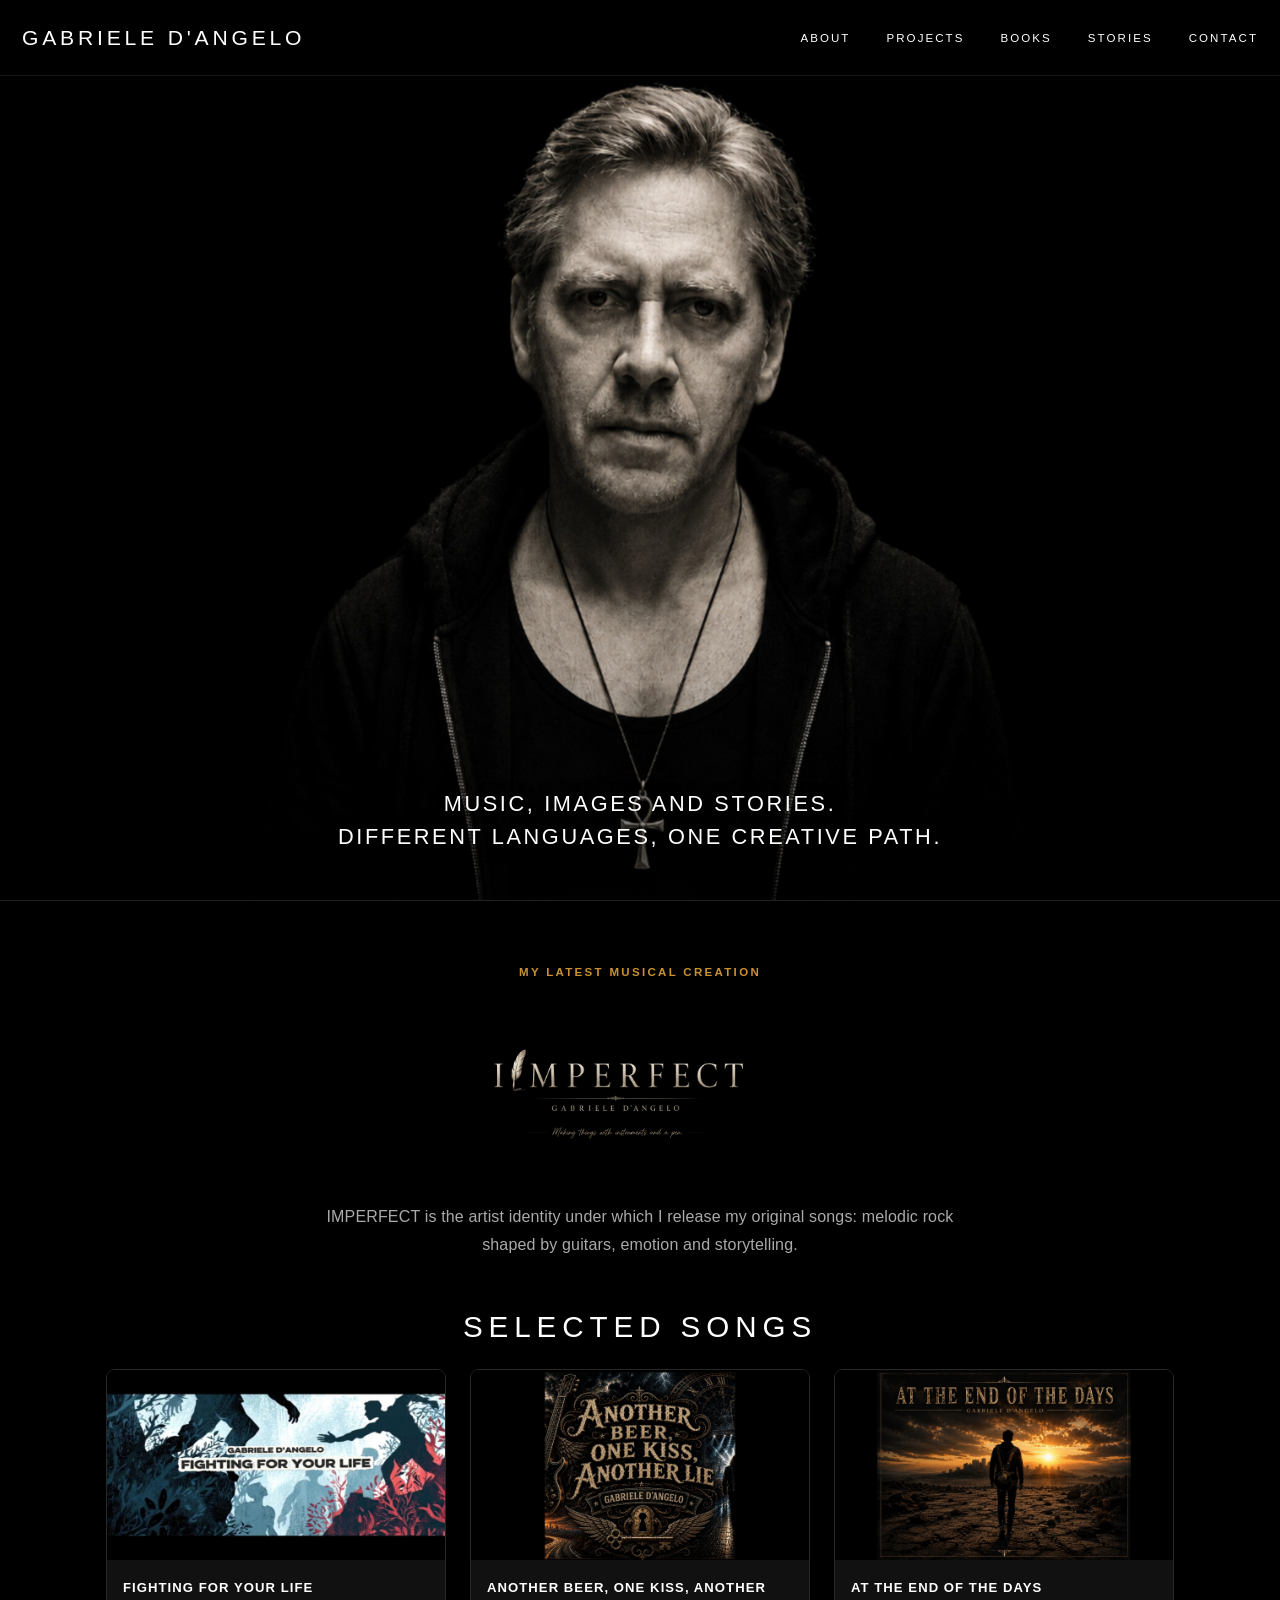
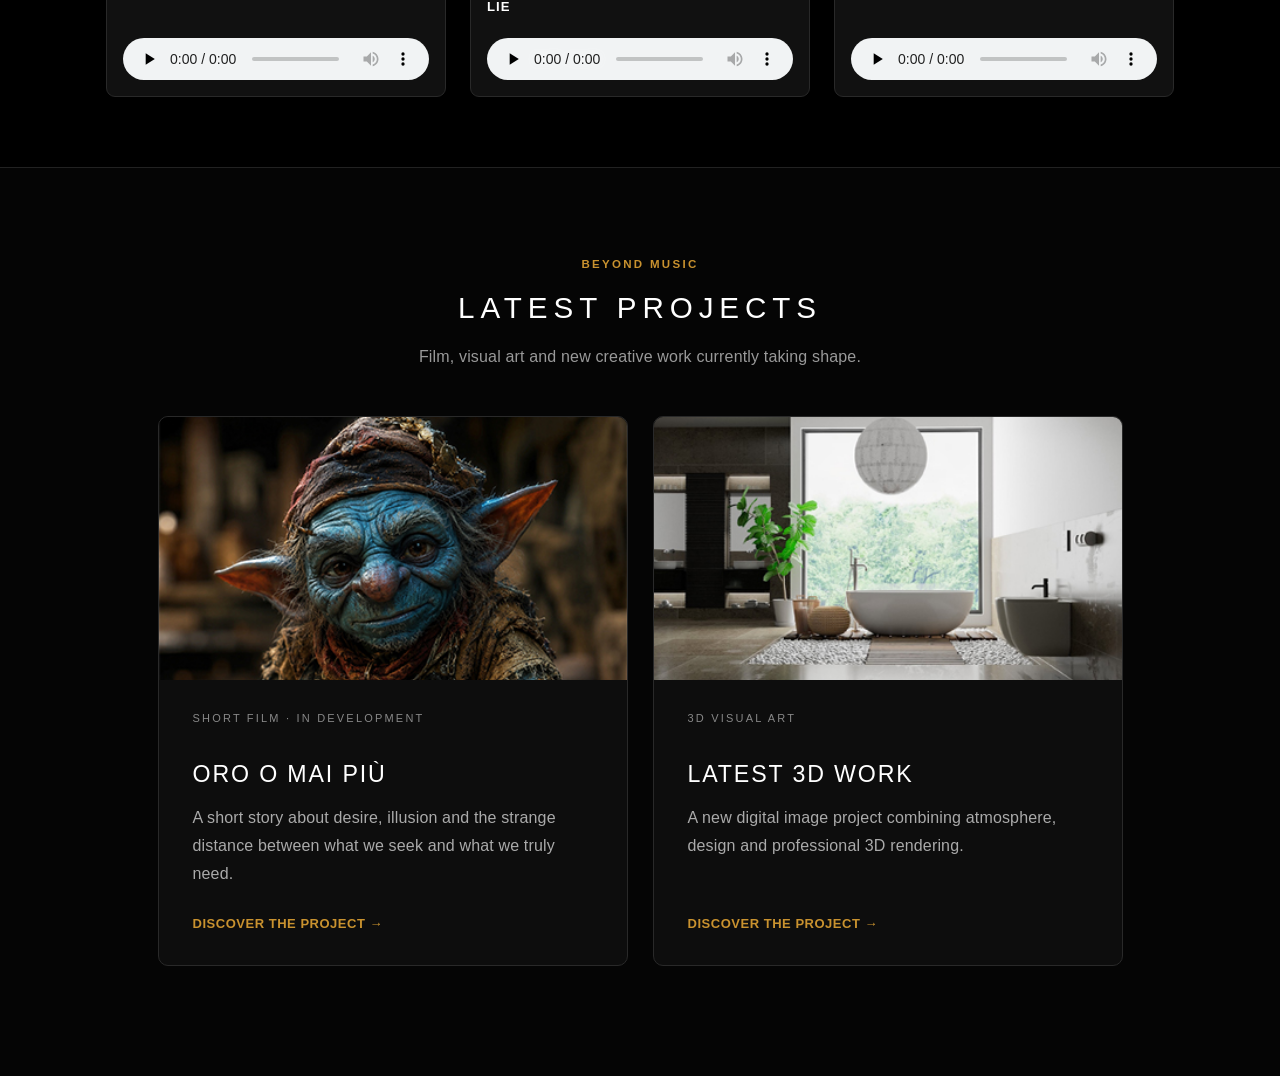
==== commit 38c3a9b5: "Update index.html" ====
--- a/index.html
+++ b/index.html
@@ -27,15 +27,16 @@
       Gabriele D'Angelo
     </a>
 
-    <nav class="site-nav">
+    <nav class="site-nav" aria-label="Main navigation">
       <a href="about.html">About</a>
       <a href="projects.html">Projects</a>
-      <a href="apollo.html">Book</a>
+      <a href="books.html">Books</a>
       <a href="stories.html">Stories</a>
       <a href="contact.html">Contact</a>
     </nav>
 
   </header>
+
 
   <main>
 
@@ -58,6 +59,7 @@
 
     </section>
 
+
     <section
       class="featured-songs music-project"
       aria-label="IMPERFECT music project"
@@ -83,10 +85,12 @@
 
       </div>
 
+
       <h2 class="songs-heading">
         Selected Songs
       </h2>
 
+
       <div class="song-grid">
 
         <article class="song-card">
@@ -98,7 +102,9 @@
 
           <div class="song-info">
 
-            <h3>Fighting For Your Life</h3>
+            <h3>
+              Fighting For Your Life
+            </h3>
 
             <audio controls preload="none">
 
@@ -113,6 +119,7 @@
 
         </article>
 
+
         <article class="song-card">
 
           <img
@@ -139,6 +146,7 @@
 
         </article>
 
+
         <article class="song-card">
 
           <img
@@ -148,7 +156,9 @@
 
           <div class="song-info">
 
-            <h3>At the End of the Days</h3>
+            <h3>
+              At the End of the Days
+            </h3>
 
             <audio controls preload="none">
 
@@ -167,6 +177,7 @@
 
     </section>
 
+
     <section
       class="latest-projects"
       aria-labelledby="latest-projects-title"
@@ -189,7 +200,9 @@
 
       </div>
 
+
       <div class="project-grid">
+
 
         <a
           class="project-card"
@@ -209,7 +222,9 @@
               Short film · In development
             </span>
 
-            <h3>Oro o mai più</h3>
+            <h3>
+              Oro o mai più
+            </h3>
 
             <p>
               A short story about desire, illusion and the strange
@@ -223,6 +238,7 @@
           </div>
 
         </a>
+
 
         <a
           class="project-card"
@@ -242,7 +258,9 @@
               3D Visual Art
             </span>
 
-            <h3>Latest 3D Work</h3>
+            <h3>
+              Latest 3D Work
+            </h3>
 
             <p>
               A new digital image project combining atmosphere,
@@ -258,47 +276,36 @@
         </a>
 
 
-        <a
-          class="project-card"
-          href="apollo.html"
-          aria-label="Discover APOLLO: THE ULTIMATE INVESTIGATION"
-        >
-          <img
-            class="project-image apollo-project-image"
-            src="assets/apollo-cover.jpg"
-            alt="APOLLO: THE ULTIMATE INVESTIGATION book cover"
-          >
-          <div class="project-card-content">
-            <span class="project-type">Book · Daniel Gibralee</span>
-            <h3>APOLLO: THE ULTIMATE INVESTIGATION</h3>
-            <p>
-              A critical investigation into the evidence, records and
-              unanswered questions surrounding the Apollo Moon landings.
-            </p>
-            <span class="project-link">Discover the book →</span>
-          </div>
-        </a>
-
       </div>
 
     </section>
 
   </main>
 
+
   <script>
+
     const audioPlayers = document.querySelectorAll("audio");
 
     audioPlayers.forEach((player) => {
+
       player.addEventListener("play", () => {
+
         audioPlayers.forEach((otherPlayer) => {
+
           if (otherPlayer !== player) {
             otherPlayer.pause();
           }
+
         });
+
       });
+
     });
+
   </script>
 
+
 </body>
 
-</html>+</html>
